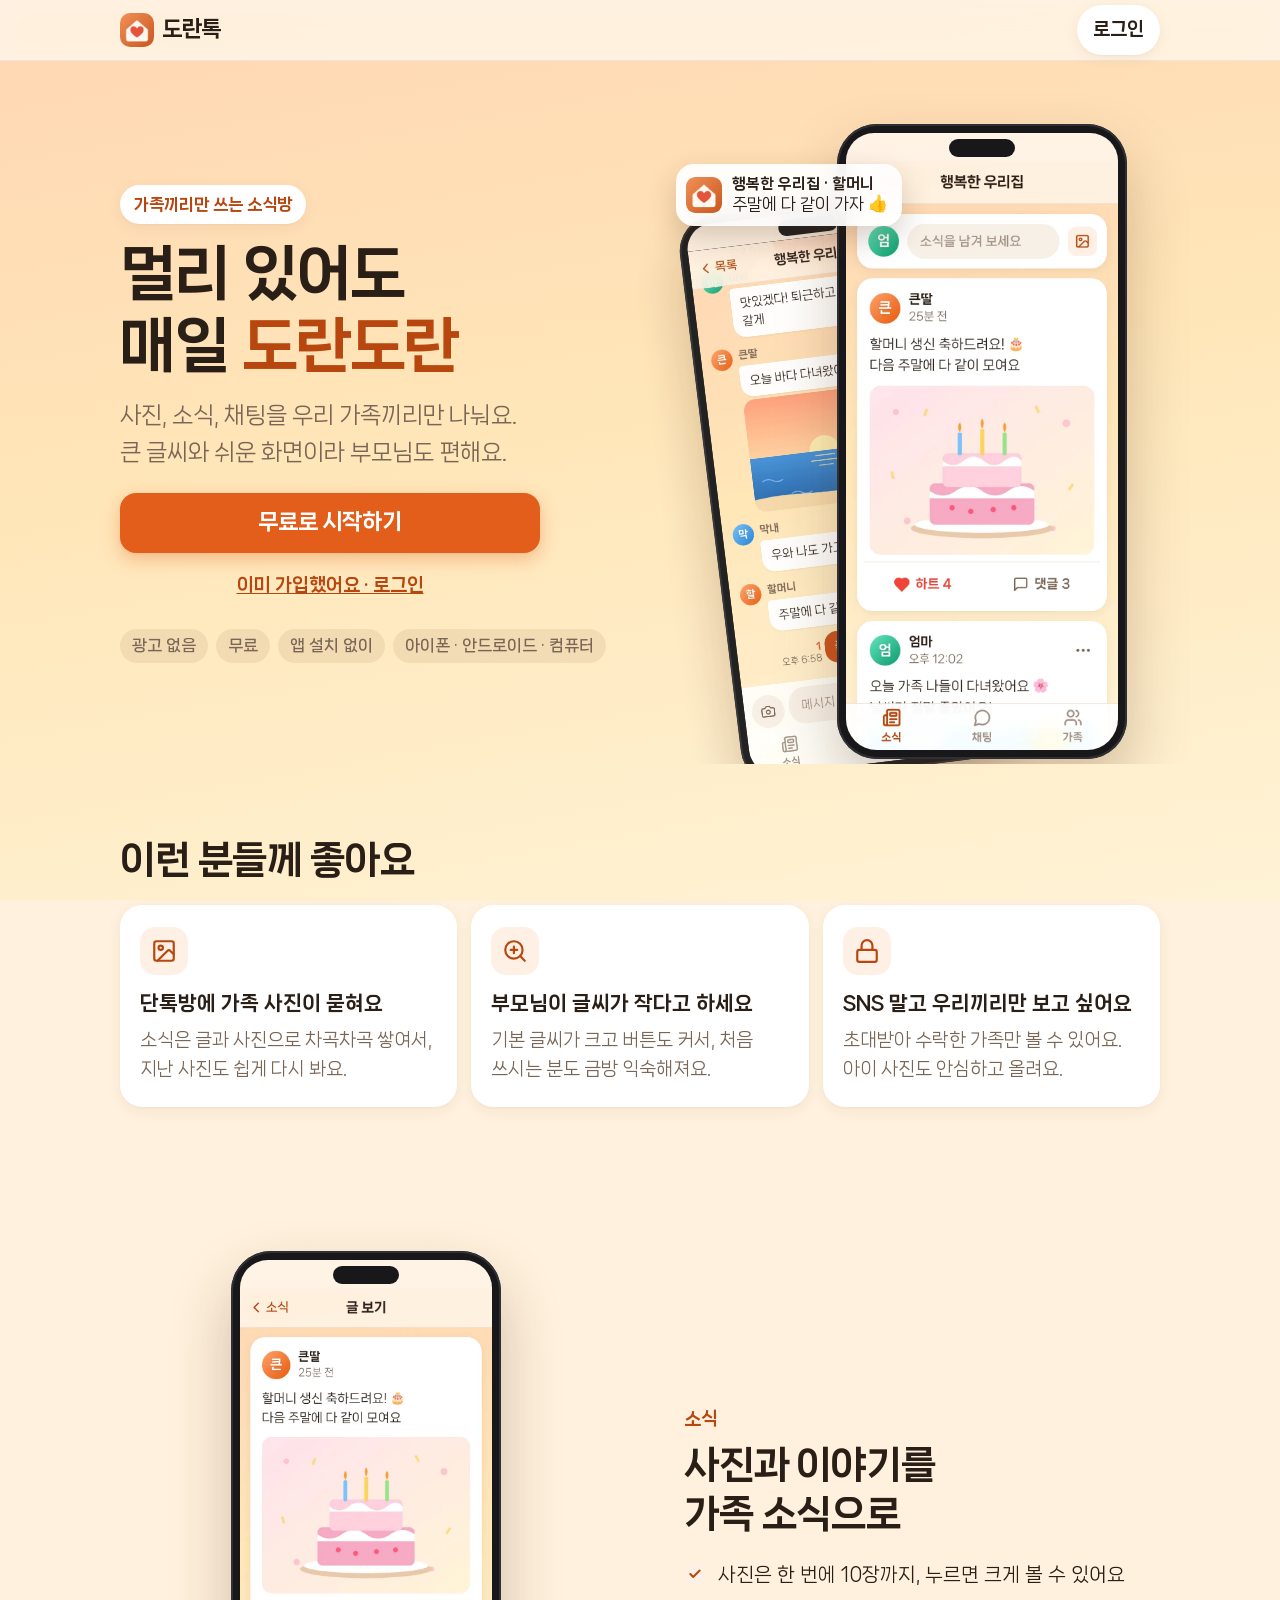
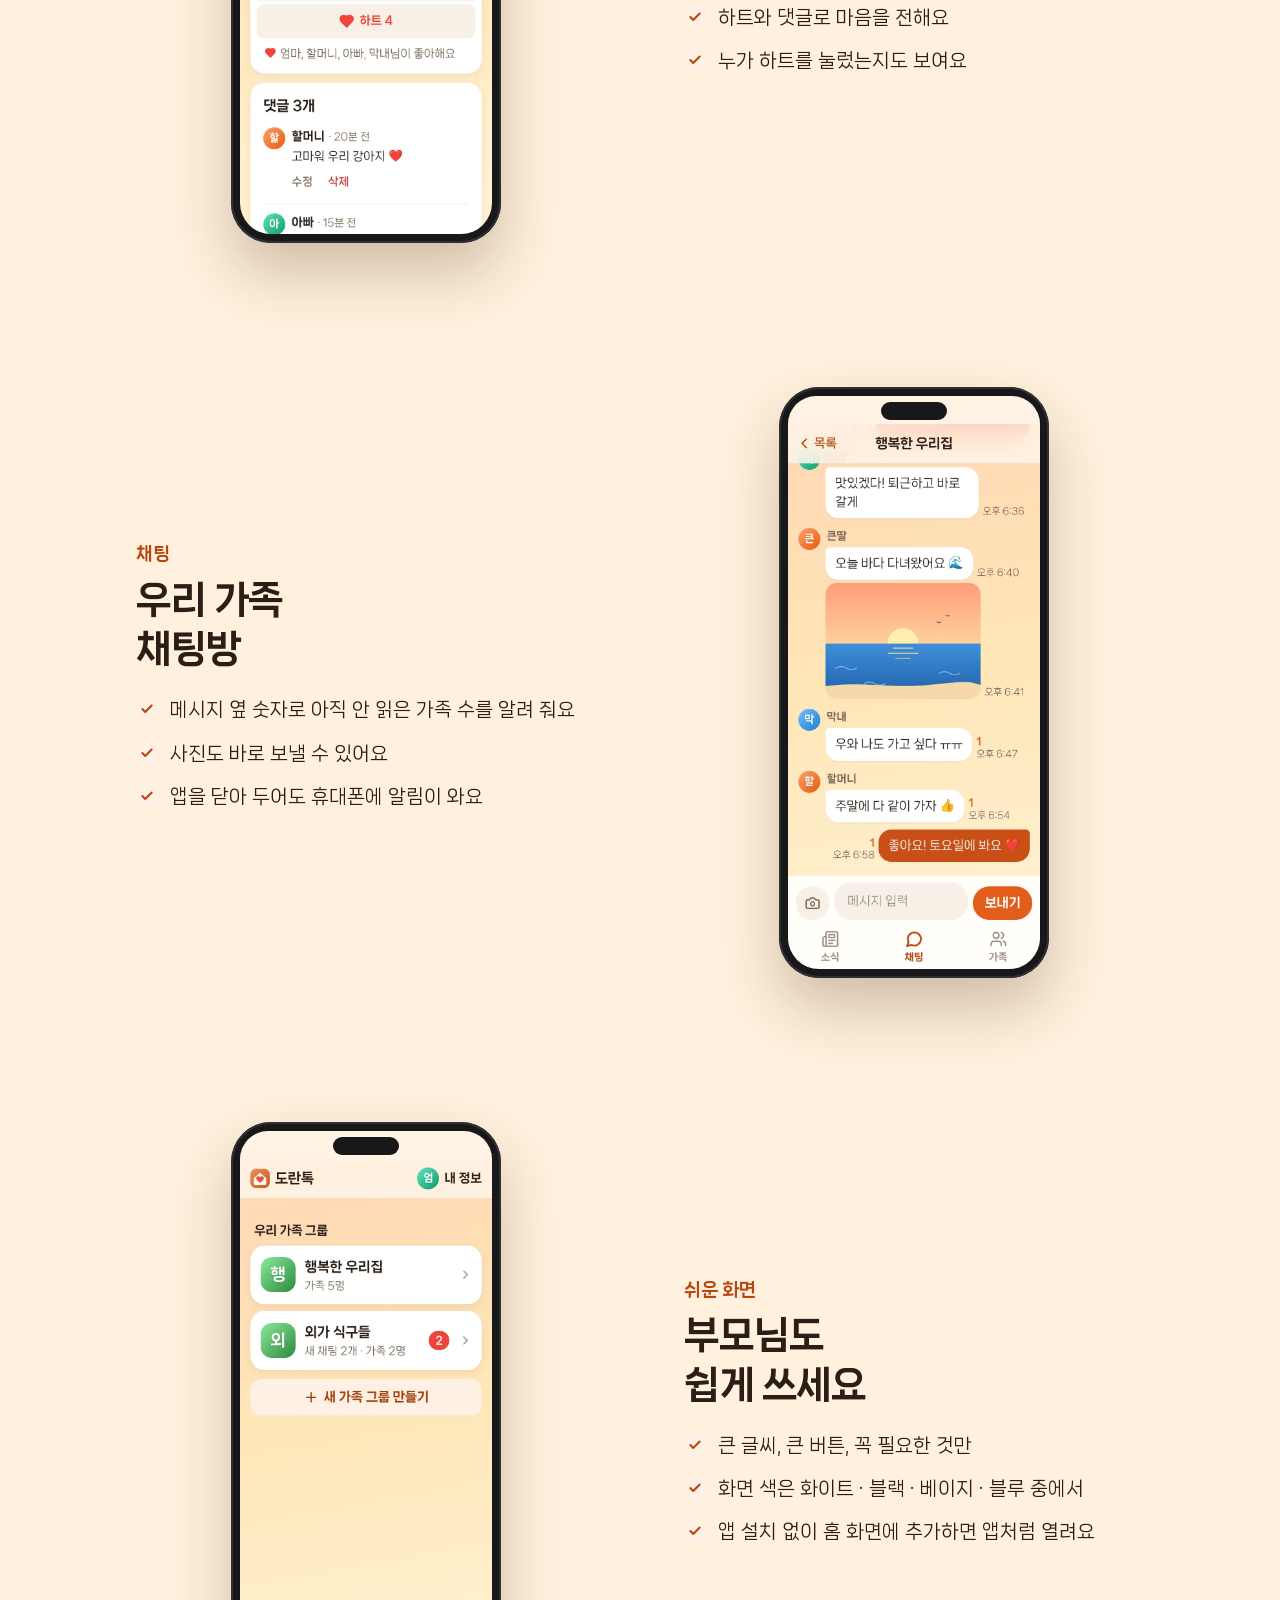
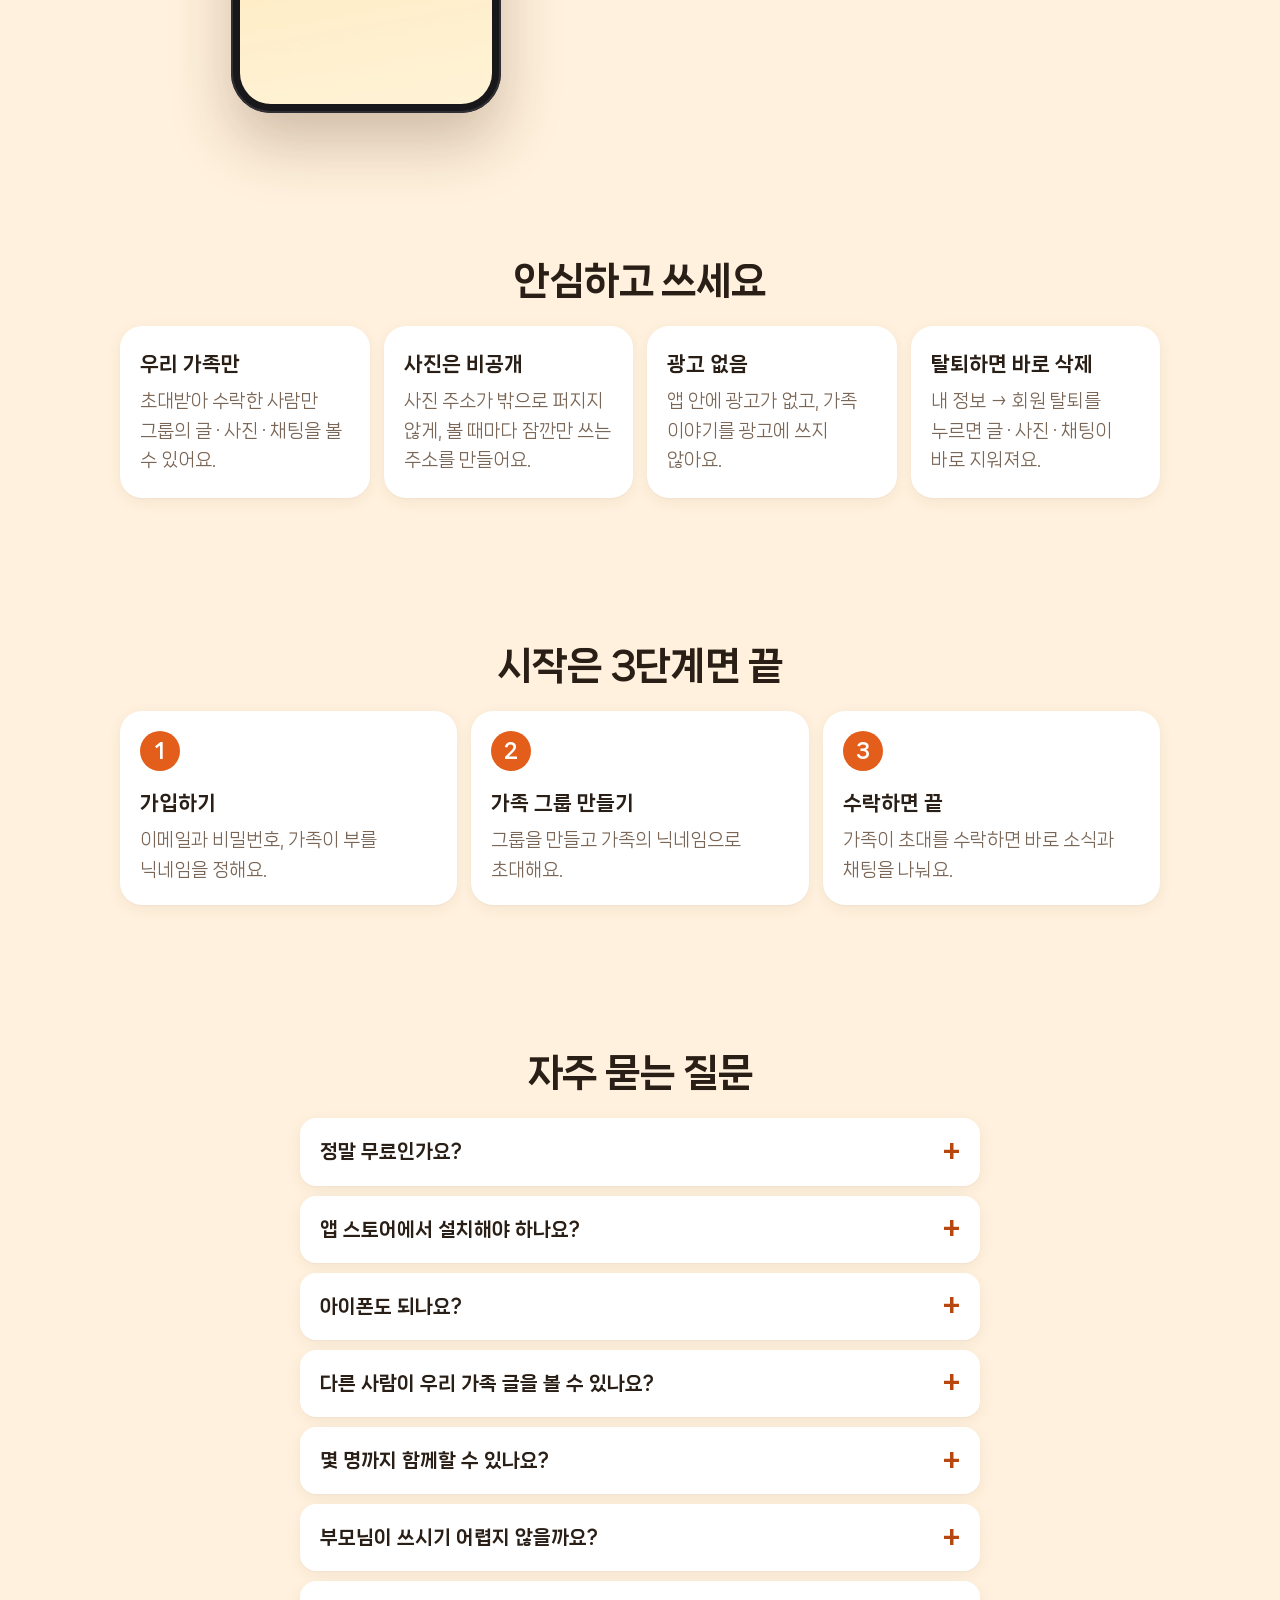
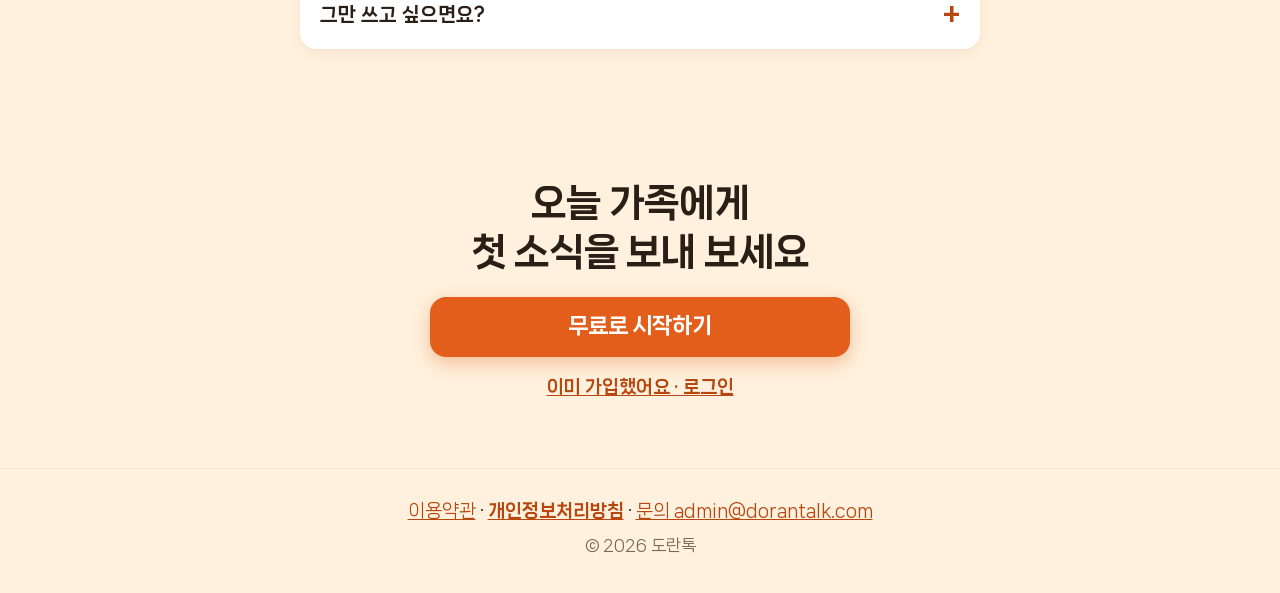
==== welcome.html @ 06fd2463 "10단계: 공개 · 홍보 준비 (소개 화면, 링크 미리보기, 가입 경로, 장난 방지 제한, 홍보 자료) - 소개 화면 welcome.html (dorantalk.com/welcom" ====
<!doctype html>
<html lang="ko" data-theme="beige">
<head>
  <meta charset="utf-8">
  <meta name="viewport" content="width=device-width, initial-scale=1, viewport-fit=cover">
  <meta name="theme-color" content="#ffd6b3">
  <title>도란톡 — 우리 가족만의 소식방</title>
  <meta name="description" content="사진 · 소식 · 채팅을 우리 가족끼리만. 큰 글씨와 쉬운 화면으로 부모님도 편하게, 광고 없이 무료로 쓰는 가족 앱 도란톡.">
  <link rel="canonical" href="https://dorantalk.com/welcome">
  <!-- 링크를 보냈을 때 보이는 미리보기 (카카오톡 · 인스타그램 · 페이스북 등) -->
  <meta property="og:type" content="website">
  <meta property="og:site_name" content="도란톡">
  <meta property="og:locale" content="ko_KR">
  <meta property="og:url" content="https://dorantalk.com/welcome">
  <meta property="og:title" content="도란톡 — 우리 가족만의 소식방">
  <meta property="og:description" content="사진 · 소식 · 채팅을 우리 가족끼리만. 큰 글씨, 쉬운 화면, 광고 없이 무료.">
  <meta property="og:image" content="https://dorantalk.com/assets/og-image.png">
  <meta property="og:image:width" content="1200">
  <meta property="og:image:height" content="630">
  <meta property="og:image:alt" content="도란톡 앱 화면: 가족 소식과 채팅">
  <meta name="twitter:card" content="summary_large_image">
  <meta name="twitter:title" content="도란톡 — 우리 가족만의 소식방">
  <meta name="twitter:description" content="사진 · 소식 · 채팅을 우리 가족끼리만. 큰 글씨, 쉬운 화면, 광고 없이 무료.">
  <meta name="twitter:image" content="https://dorantalk.com/assets/og-image.png">
  <link rel="manifest" href="/manifest.webmanifest">
  <link rel="icon" href="/icons/favicon-32.png" sizes="32x32" type="image/png">
  <link rel="icon" href="/icons/icon.svg" type="image/svg+xml">
  <link rel="apple-touch-icon" href="/icons/apple-touch-icon.png">
  <script src="/js/theme-boot.js"></script>
  <link rel="stylesheet" href="/css/style.css">
  <script type="module" src="/js/welcome.js"></script>
</head>
<body class="landing">
  <header class="lp-top">
    <div class="lp-wrap lp-top-inner">
      <a class="lp-logo" href="/welcome"><img src="/icons/icon-192.png" alt="" width="34" height="34"><span>도란톡</span></a>
      <a class="lp-top-login" href="/#/login" data-when-in="/#/home" data-text-in="앱 열기">로그인</a>
    </div>
  </header>

  <main>
    <!-- 첫 화면 -->
    <section class="lp-hero">
      <div class="lp-wrap lp-hero-grid">
        <div class="lp-hero-text">
          <p class="lp-chip">가족끼리만 쓰는 소식방</p>
          <h1 class="lp-title">멀리 있어도<br>매일 <span class="lp-accent">도란도란</span></h1>
          <p class="lp-lead">사진, 소식, 채팅을 우리 가족끼리만 나눠요.<br>큰 글씨와 쉬운 화면이라 부모님도 편해요.</p>
          <div class="lp-cta-row">
            <a class="btn btn-block lp-cta" href="/#/signup" data-when-in="/#/home" data-text-in="도란톡 열기">무료로 시작하기</a>
            <a class="lp-sub-link" href="/#/login" data-hide-in>이미 가입했어요 · 로그인</a>
          </div>
          <ul class="lp-badges" aria-label="특징">
            <li>광고 없음</li><li>무료</li><li>앱 설치 없이</li><li>아이폰 · 안드로이드 · 컴퓨터</li>
          </ul>
        </div>
        <div class="lp-phones" aria-hidden="true">
          <div class="lp-phone lp-phone-back"><img src="/assets/welcome/chat.webp" alt="" width="390" height="844" loading="eager"></div>
          <div class="lp-phone lp-phone-front"><img src="/assets/welcome/feed.webp" alt="" width="390" height="844" loading="eager"></div>
          <div class="lp-notify">
            <img src="/icons/icon-192.png" alt="" width="36" height="36">
            <div><p class="lp-notify-title">행복한 우리집 · 할머니</p><p class="lp-notify-body">주말에 다 같이 가자 👍</p></div>
          </div>
        </div>
      </div>
    </section>

    <!-- 이런 분들께 -->
    <section class="lp-section">
      <div class="lp-wrap">
        <h2 class="lp-h2">이런 분들께 좋아요</h2>
        <div class="lp-cards">
          <div class="lp-card">
            <span class="lp-ico" aria-hidden="true"><svg viewBox="0 0 24 24" width="26" height="26" fill="none" stroke="currentColor" stroke-width="2" stroke-linecap="round" stroke-linejoin="round"><rect x="3" y="3" width="18" height="18" rx="2"/><circle cx="9" cy="9" r="2"/><path d="m21 15-3.086-3.086a2 2 0 0 0-2.828 0L6 21"/></svg></span>
            <p class="lp-card-title">단톡방에 가족 사진이 묻혀요</p>
            <p>소식은 글과 사진으로 차곡차곡 쌓여서, 지난 사진도 쉽게 다시 봐요.</p>
          </div>
          <div class="lp-card">
            <span class="lp-ico" aria-hidden="true"><svg viewBox="0 0 24 24" width="26" height="26" fill="none" stroke="currentColor" stroke-width="2" stroke-linecap="round" stroke-linejoin="round"><circle cx="11" cy="11" r="8"/><path d="m21 21-4.3-4.3"/><path d="M11 8v6"/><path d="M8 11h6"/></svg></span>
            <p class="lp-card-title">부모님이 글씨가 작다고 하세요</p>
            <p>기본 글씨가 크고 버튼도 커서, 처음 쓰시는 분도 금방 익숙해져요.</p>
          </div>
          <div class="lp-card">
            <span class="lp-ico" aria-hidden="true"><svg viewBox="0 0 24 24" width="26" height="26" fill="none" stroke="currentColor" stroke-width="2" stroke-linecap="round" stroke-linejoin="round"><rect x="3" y="11" width="18" height="11" rx="2"/><path d="M7 11V7a5 5 0 0 1 10 0v4"/></svg></span>
            <p class="lp-card-title">SNS 말고 우리끼리만 보고 싶어요</p>
            <p>초대받아 수락한 가족만 볼 수 있어요. 아이 사진도 안심하고 올려요.</p>
          </div>
        </div>
      </div>
    </section>

    <!-- 기능 -->
    <section class="lp-section lp-feature">
      <div class="lp-wrap lp-feature-grid">
        <div class="lp-phone lp-phone-solo" aria-hidden="true"><img src="/assets/welcome/post.webp" alt="" width="390" height="844" loading="lazy"></div>
        <div>
          <p class="lp-kicker">소식</p>
          <h2 class="lp-h2">사진과 이야기를<br>가족 소식으로</h2>
          <ul class="lp-list">
            <li>사진은 한 번에 10장까지, 누르면 크게 볼 수 있어요</li>
            <li>하트와 댓글로 마음을 전해요</li>
            <li>누가 하트를 눌렀는지도 보여요</li>
          </ul>
        </div>
      </div>
    </section>

    <section class="lp-section lp-feature lp-feature-rev">
      <div class="lp-wrap lp-feature-grid">
        <div class="lp-phone lp-phone-solo" aria-hidden="true"><img src="/assets/welcome/chat.webp" alt="" width="390" height="844" loading="lazy"></div>
        <div>
          <p class="lp-kicker">채팅</p>
          <h2 class="lp-h2">우리 가족<br>채팅방</h2>
          <ul class="lp-list">
            <li>메시지 옆 숫자로 아직 안 읽은 가족 수를 알려 줘요</li>
            <li>사진도 바로 보낼 수 있어요</li>
            <li>앱을 닫아 두어도 휴대폰에 알림이 와요</li>
          </ul>
        </div>
      </div>
    </section>

    <section class="lp-section lp-feature">
      <div class="lp-wrap lp-feature-grid">
        <div class="lp-phone lp-phone-solo" aria-hidden="true"><img src="/assets/welcome/home.webp" alt="" width="390" height="844" loading="lazy"></div>
        <div>
          <p class="lp-kicker">쉬운 화면</p>
          <h2 class="lp-h2">부모님도<br>쉽게 쓰세요</h2>
          <ul class="lp-list">
            <li>큰 글씨, 큰 버튼, 꼭 필요한 것만</li>
            <li>화면 색은 화이트 · 블랙 · 베이지 · 블루 중에서</li>
            <li>앱 설치 없이 홈 화면에 추가하면 앱처럼 열려요</li>
          </ul>
        </div>
      </div>
    </section>

    <!-- 안심 -->
    <section class="lp-section">
      <div class="lp-wrap">
        <h2 class="lp-h2 lp-center">안심하고 쓰세요</h2>
        <div class="lp-cards lp-cards-4">
          <div class="lp-card lp-card-sm"><p class="lp-card-title">우리 가족만</p><p>초대받아 수락한 사람만 그룹의 글 · 사진 · 채팅을 볼 수 있어요.</p></div>
          <div class="lp-card lp-card-sm"><p class="lp-card-title">사진은 비공개</p><p>사진 주소가 밖으로 퍼지지 않게, 볼 때마다 잠깐만 쓰는 주소를 만들어요.</p></div>
          <div class="lp-card lp-card-sm"><p class="lp-card-title">광고 없음</p><p>앱 안에 광고가 없고, 가족 이야기를 광고에 쓰지 않아요.</p></div>
          <div class="lp-card lp-card-sm"><p class="lp-card-title">탈퇴하면 바로 삭제</p><p>내 정보 → 회원 탈퇴를 누르면 글 · 사진 · 채팅이 바로 지워져요.</p></div>
        </div>
      </div>
    </section>

    <!-- 시작하는 방법 -->
    <section class="lp-section">
      <div class="lp-wrap">
        <h2 class="lp-h2 lp-center">시작은 3단계면 끝</h2>
        <ol class="lp-steps">
          <li><span class="lp-step-num">1</span><div><p class="lp-card-title">가입하기</p><p>이메일과 비밀번호, 가족이 부를 닉네임을 정해요.</p></div></li>
          <li><span class="lp-step-num">2</span><div><p class="lp-card-title">가족 그룹 만들기</p><p>그룹을 만들고 가족의 닉네임으로 초대해요.</p></div></li>
          <li><span class="lp-step-num">3</span><div><p class="lp-card-title">수락하면 끝</p><p>가족이 초대를 수락하면 바로 소식과 채팅을 나눠요.</p></div></li>
        </ol>
      </div>
    </section>

    <!-- 자주 묻는 질문 -->
    <section class="lp-section">
      <div class="lp-wrap lp-narrow">
        <h2 class="lp-h2 lp-center">자주 묻는 질문</h2>
        <div class="lp-faq">
          <details><summary>정말 무료인가요?</summary><p>네, 지금은 모든 기능을 무료로 쓸 수 있어요. 앱 안에 광고도 없어요.</p></details>
          <details><summary>앱 스토어에서 설치해야 하나요?</summary><p>설치하지 않아도 돼요. dorantalk.com 에 들어와서 "홈 화면에 추가"를 누르면 앱처럼 아이콘이 생기고, 알림도 받을 수 있어요.</p></details>
          <details><summary>아이폰도 되나요?</summary><p>네. 사파리에서 공유 버튼 → "홈 화면에 추가"를 하면 돼요. 알림은 홈 화면에 추가한 앱에서 받을 수 있어요 (iOS 16.4 이상).</p></details>
          <details><summary>다른 사람이 우리 가족 글을 볼 수 있나요?</summary><p>아니요. 가족 그룹에 초대받아 수락한 사람만 그 그룹의 글 · 사진 · 채팅을 볼 수 있어요. 로그인하지 않은 사람이나 다른 그룹 사람은 볼 수 없어요.</p></details>
          <details><summary>몇 명까지 함께할 수 있나요?</summary><p>한 그룹에 50명까지 함께할 수 있어요. 우리 집, 외가, 친가처럼 그룹을 여러 개 만들 수도 있어요.</p></details>
          <details><summary>부모님이 쓰시기 어렵지 않을까요?</summary><p>글씨와 버튼을 크게 만들었고, 앱 안의 "사용 방법"에 하나씩 순서대로 설명해 두었어요. 가족에게 가입 링크를 보내는 버튼도 있어요.</p></details>
          <details><summary>그만 쓰고 싶으면요?</summary><p>내 정보 → 회원 탈퇴를 누르면 내 계정과 글 · 사진 · 채팅이 바로 지워져요.</p></details>
        </div>
      </div>
    </section>

    <section class="lp-final">
      <div class="lp-wrap lp-narrow lp-center">
        <h2 class="lp-h2">오늘 가족에게<br>첫 소식을 보내 보세요</h2>
        <a class="btn btn-block lp-cta" href="/#/signup" data-when-in="/#/home" data-text-in="도란톡 열기">무료로 시작하기</a>
        <a class="lp-sub-link" href="/#/login" data-hide-in>이미 가입했어요 · 로그인</a>
      </div>
    </section>
  </main>

  <footer class="lp-footer">
    <div class="lp-wrap">
      <p><a href="/#/terms">이용약관</a> · <a href="/#/privacy"><strong>개인정보처리방침</strong></a> · <a href="mailto:admin@dorantalk.com">문의 admin@dorantalk.com</a></p>
      <p class="muted small">© 2026 도란톡</p>
    </div>
  </footer>
</body>
</html>
---- css/style.css ----
/* =====================================================================
   글꼴: 네이버 나눔스퀘어 네오 (네이버 나눔글꼴 라이선스, fonts/LICENSE.txt)
   - 앱 안에 글꼴 파일을 넣어 두어 외부 사이트 없이 쓰고, 한 번 받으면 휴대폰에 저장돼요
   - 글꼴을 받는 동안에는 기본 글꼴로 먼저 보여 줘요(font-display: swap)
   ===================================================================== */
@font-face {
  font-family: 'NanumSquare Neo';
  src: url('../fonts/NanumSquareNeo-Regular.woff2') format('woff2');
  font-weight: 400;
  font-style: normal;
  font-display: swap;
}
@font-face {
  font-family: 'NanumSquare Neo';
  src: url('../fonts/NanumSquareNeo-Bold.woff2') format('woff2');
  font-weight: 700;
  font-style: normal;
  font-display: swap;
}
@font-face {
  font-family: 'NanumSquare Neo';
  src: url('../fonts/NanumSquareNeo-ExtraBold.woff2') format('woff2');
  font-weight: 800;
  font-style: normal;
  font-display: swap;
}

/* =====================================================================
   도란톡 디자인
   - 기본 글씨 18px, 버튼 높이 56px 이상 (부모님도 읽고 누르기 쉽게)
   - 색은 모두 아래 변수로 정하고, 테마마다 값만 바꿔요
     --fill   : 입력칸 · 보조 버튼 같은 옅은 회색 면
     --line   : 얇은 구분선
     --elev-* : 카드 · 창의 그림자
   ===================================================================== */

:root {
  /* 기본(베이지와 같은 따뜻한 색) — 테마별 값은 아래 [data-theme] 에서 */
  --bg: #fff1dd;
  --bg-gradient: none;
  --surface: #ffffff;
  --fill: #f7efe7;
  --fill-press: #efe3d7;
  --line: #f0e4d8;
  --text: #2a1f17;
  --muted: #7a6656;
  --placeholder: #a08f82;

  --primary: #e35d1b;          /* 버튼 · 강조 (흰 글자는 굵고 큰 글씨로만) */
  --primary-press: #c94f17;
  --primary-soft: #fff0e5;     /* 옅은 강조 배경 */
  --primary-soft-press: #ffe1cc;
  --accent-text: #b8470f;      /* 글자로 쓰는 강조색 (링크, 선택된 탭) — 흰 바탕에서 읽기 좋은 진한 색 */
  --accent-strong: #a53f0c;    /* 옅은 강조 배경 위의 글자 */
  --on-primary: #ffffff;
  --focus-ring: rgba(227, 93, 27, 0.45);

  --ok: #1f8a4c;
  --ok-soft: #e3f5ea;
  --warn: #9a5b00;
  --warn-soft: #fff3d9;
  --danger: #d0312d;
  --danger-press: #b3261e;
  --danger-soft: #fdecea;
  --like: #f0443a;
  --unread: #e35d1b;
  --badge: #f04438;

  --bar-bg: rgba(255, 247, 238, 0.82);
  --tabbar-bg: rgba(255, 255, 255, 0.9);
  --toast-bg: rgba(33, 26, 22, 0.92);
  --overlay: rgba(20, 14, 10, 0.45);
  --bubble-mine: #c94f17;      /* 내 말풍선 (흰 글자와 대비 4.5 이상) */
  --bubble-mine-text: #ffffff;
  --bubble-theirs: #ffffff;
  --chip-bg: rgba(90, 50, 20, 0.08);
  --highlight-bg: #fff6ef;
  --highlight-border: #ffd2b3;
  --warn-border: #f2c66d;
  --skeleton: #f2e8de;
  --skeleton-shine: #faf4ee;

  --elev-1: 0 1px 2px rgba(80, 40, 10, 0.04), 0 4px 16px rgba(80, 40, 10, 0.06);
  --elev-2: 0 12px 40px rgba(40, 20, 5, 0.18);
  --pill-shadow: 0 6px 18px rgba(227, 93, 27, 0.35);

  --radius: 22px;
  --radius-md: 16px;
  --radius-sm: 12px;
  --tap: 56px;
  --tabbar-h: 66px;
  --max-width: 640px;
  --ease: cubic-bezier(0.2, 0.8, 0.2, 1);

  --font: 'NanumSquare Neo', -apple-system, BlinkMacSystemFont, "Apple SD Gothic Neo", "Malgun Gothic",
    "Noto Sans KR", "Segoe UI", Roboto, sans-serif;

  /* 예전 이름 (다른 파일에서 쓰는 곳이 있어 그대로 이어 줘요) */
  --border: var(--line);
  --surface-soft: var(--fill);
  --input-bg: var(--fill);
  --shadow: var(--elev-1);
}

/* =====================================================================
   배경 테마: 화이트 · 블랙 · 베이지(주황→노랑) · 블루(파랑→보라)
   <html data-theme="..."> 로 고르고, js/theme.js 가 휴대폰에 기억해요.
   ===================================================================== */
:root[data-theme='beige'] {
  --bg: #fff1dd;
  --bg-gradient: linear-gradient(170deg, #ffd6b3 0%, #ffe6b8 45%, #fff3d6 100%);
}

:root[data-theme='white'] {
  --bg: #f2f4f6;
  --fill: #f2f4f6;
  --fill-press: #e5e8eb;
  --line: #eaecef;
  --text: #191f28;
  --muted: #6b7684;
  --placeholder: #8b95a1;
  --bar-bg: rgba(242, 244, 246, 0.85);
  --tabbar-bg: rgba(255, 255, 255, 0.92);
  --toast-bg: rgba(25, 31, 40, 0.92);
  --overlay: rgba(0, 0, 0, 0.4);
  --chip-bg: rgba(0, 0, 0, 0.06);
  --highlight-bg: #fff7f1;
  --skeleton: #eceef1;
  --skeleton-shine: #f6f7f9;
  --elev-1: 0 1px 2px rgba(0, 0, 0, 0.03), 0 4px 14px rgba(0, 0, 0, 0.04);
  --elev-2: 0 12px 40px rgba(0, 0, 0, 0.16);
}

:root[data-theme='black'] {
  color-scheme: dark;
  --bg: #0f0f11;
  --surface: #1c1c1f;
  --fill: #2a2a2f;
  --fill-press: #35353b;
  --line: #2c2c31;
  --text: #f4f4f5;
  --muted: #a1a1aa;
  --placeholder: #7c7c85;
  --primary-soft: #3a2316;
  --primary-soft-press: #4a2c1b;
  --accent-text: #ff9a5c;
  --accent-strong: #ffb07f;
  --focus-ring: rgba(255, 154, 92, 0.55);
  --ok: #4cc38a;
  --ok-soft: #15301f;
  --warn: #ffb84d;
  --warn-soft: #3a2c12;
  --danger: #ff6b63;
  --danger-press: #ff8a83;
  --danger-soft: #3d1a17;
  --like: #ff6b6b;
  --unread: #ff9a5c;
  --bar-bg: rgba(15, 15, 17, 0.82);
  --tabbar-bg: rgba(28, 28, 31, 0.92);
  --toast-bg: rgba(60, 60, 66, 0.96);
  --overlay: rgba(0, 0, 0, 0.6);
  --bubble-theirs: #26262b;
  --chip-bg: rgba(255, 255, 255, 0.08);
  --highlight-bg: #261a13;
  --highlight-border: #5a3420;
  --warn-border: #6b5420;
  --skeleton: #26262b;
  --skeleton-shine: #303036;
  --elev-1: 0 0 0 1px rgba(255, 255, 255, 0.04);
  --elev-2: 0 12px 40px rgba(0, 0, 0, 0.6);
  --pill-shadow: 0 6px 18px rgba(0, 0, 0, 0.5);
}

:root[data-theme='blue'] {
  --bg: #e6e4ff;
  --bg-gradient: linear-gradient(170deg, #cfdcff 0%, #dcd8ff 45%, #efe2ff 100%);
  --fill: #f1f2fb;
  --fill-press: #e4e6f7;
  --line: #e7e8f5;
  --text: #1e1f3a;
  --muted: #5d6080;
  --placeholder: #8a8ca8;
  --primary: #4f46e5;
  --primary-press: #4338ca;
  --primary-soft: #eef0ff;
  --primary-soft-press: #dfe3ff;
  --accent-text: #4338ca;
  --accent-strong: #3730a3;
  --focus-ring: rgba(79, 70, 229, 0.45);
  --unread: #4f46e5;
  --bar-bg: rgba(236, 236, 255, 0.82);
  --toast-bg: rgba(30, 31, 58, 0.92);
  --overlay: rgba(20, 20, 50, 0.45);
  --bubble-mine: #4f46e5;
  --chip-bg: rgba(40, 40, 120, 0.08);
  --highlight-bg: #f5f6ff;
  --highlight-border: #c7cdfb;
  --skeleton: #eceefb;
  --skeleton-shine: #f6f7ff;
  --elev-1: 0 1px 2px rgba(40, 40, 120, 0.04), 0 4px 16px rgba(40, 40, 120, 0.07);
  --pill-shadow: 0 6px 18px rgba(79, 70, 229, 0.35);
}

/* 그라데이션 배경은 화면에 고정 (스크롤해도 그대로) */
body::before {
  content: '';
  position: fixed;
  inset: 0;
  z-index: -1;
  background: var(--bg-gradient);
  pointer-events: none;
}

/* =====================================================================
   기본
   ===================================================================== */
* { box-sizing: border-box; }

/* hidden 속성이 붙은 요소는 항상 숨김 (버튼 등의 display 설정보다 우선) */
[hidden] { display: none !important; }

html {
  font-size: 18px;
  -webkit-text-size-adjust: 100%;
  text-size-adjust: 100%;
}

body {
  margin: 0;
  min-height: 100vh;
  min-height: 100dvh;
  background: var(--bg);
  color: var(--text);
  font-family: var(--font);
  line-height: 1.6;
  word-break: keep-all;
  overflow-wrap: anywhere;
  -webkit-tap-highlight-color: transparent;
  -webkit-font-smoothing: antialiased;
}

img { max-width: 100%; display: block; }

h1, h2, h3 { line-height: 1.35; margin: 0 0 0.5em; letter-spacing: -0.02em; }
h1 { font-size: 1.55rem; font-weight: 800; }
h2 { font-size: 1.2rem; font-weight: 800; }
h3 { font-size: 1.05rem; font-weight: 800; }
p { margin: 0 0 0.8em; }
strong { font-weight: 800; }

a { color: var(--accent-text); text-underline-offset: 3px; }

.icon { flex: none; display: block; }

.muted { color: var(--muted); }
.small { font-size: 0.9rem; }
.center { text-align: center; }
.stack > * + * { margin-top: 12px; }
.no-scroll { overflow: hidden; }

/* ---------- 화면 틀 ---------- */
.page {
  width: 100%;
  max-width: var(--max-width);
  margin: 0 auto;
  padding: 16px 16px calc(32px + env(safe-area-inset-bottom));
}
/* 화면이 바뀔 때 살짝 떠오르며 나타나기 */
#app > .page { animation: page-in 0.24s var(--ease) both; }
@keyframes page-in {
  from { opacity: 0; transform: translateY(8px); }
  to { opacity: 1; transform: none; }
}

/* ---------- 로고 ---------- */
.brand {
  display: flex;
  align-items: center;
  gap: 12px;
  margin: 16px 4px 24px;
}
.brand-logo {
  width: 52px;
  height: 52px;
  border-radius: 15px;
  flex: none;
  box-shadow: 0 4px 12px rgba(201, 79, 23, 0.25);
}
img.brand-logo { object-fit: cover; }
.brand-name { font-size: 1.5rem; font-weight: 800; margin: 0; letter-spacing: -0.02em; line-height: 1.25; }
.brand-sub { color: var(--muted); margin: 0; font-size: 0.95rem; }

.hero { text-align: center; padding: 28px 0 22px; }
.hero-logo {
  width: 76px;
  height: 76px;
  margin: 0 auto 16px;
  border-radius: 22px;
  box-shadow: 0 10px 28px rgba(201, 79, 23, 0.3);
}
.hero-title { font-size: 1.9rem; margin: 0 0 4px; }
.hero-sub { color: var(--muted); margin: 0; font-size: 1rem; }

.brand-mark {
  display: inline-flex;
  align-items: center;
  gap: 8px;
  padding-left: 8px;
  font-size: 1.2rem;
  font-weight: 800;
  letter-spacing: -0.02em;
  white-space: nowrap;
}
.brand-mark img { border-radius: 9px; }

/* ---------- 카드 ---------- */
.card {
  background: var(--surface);
  border: 0;
  border-radius: var(--radius);
  box-shadow: var(--elev-1);
  padding: 22px 20px;
  margin-bottom: 14px;
}
.card > h2:first-child { margin-bottom: 14px; }

.section-title {
  display: flex;
  align-items: center;
  gap: 8px;
  font-size: 1.05rem;
  font-weight: 800;
  margin: 22px 6px 10px;
}
.section-title .count { color: var(--accent-text); }

/* ---------- 버튼 ---------- */
.btn {
  display: inline-flex;
  align-items: center;
  justify-content: center;
  gap: 8px;
  min-height: var(--tap);
  padding: 12px 22px;
  border: 0;
  border-radius: var(--radius-md);
  background: var(--primary);
  color: var(--on-primary);
  font: inherit;
  font-size: 1.1rem;
  font-weight: 800;
  letter-spacing: -0.01em;
  cursor: pointer;
  text-decoration: none;
  touch-action: manipulation;
  transition: transform 0.12s var(--ease), background-color 0.15s ease, opacity 0.15s ease;
}
.btn:hover { background: var(--primary-press); }
.btn:active { transform: scale(0.97); background: var(--primary-press); }
.btn:disabled { opacity: 0.5; cursor: default; transform: none; }
.btn:focus-visible,
.input:focus-visible,
.list-row:focus-visible,
.sheet-item:focus-visible,
.action:focus-visible,
.tab:focus-visible { outline: 3px solid var(--focus-ring); outline-offset: 2px; }
.btn-block { display: flex; width: 100%; }
/* 보조 버튼: 회색 면 + 진한 글자 */
.btn-secondary { background: var(--fill); color: var(--text); }
.btn-secondary:hover, .btn-secondary:active { background: var(--fill-press); }
/* 옅은 강조 버튼 */
.btn-tonal { background: var(--primary-soft); color: var(--accent-strong); }
.btn-tonal:hover, .btn-tonal:active { background: var(--primary-soft-press); }
.btn-ghost { background: transparent; color: var(--accent-text); }
.btn-ghost:hover, .btn-ghost:active { background: var(--fill); }
.btn-danger { background: var(--danger); color: #fff; }
.btn-danger:hover, .btn-danger:active { background: var(--danger-press); }
.btn-danger-text { color: var(--danger); }
.btn-danger-text:hover, .btn-danger-text:active { background: var(--danger-soft); }
.btn-small {
  min-height: 48px;
  padding: 8px 14px;
  font-size: 1.05rem;
  border-radius: var(--radius-sm);
}
.btn-back { gap: 2px; padding-left: 4px; padding-right: 10px; font-weight: 700; }
.btn-row { display: grid; grid-template-columns: minmax(0, 1fr) auto; gap: 10px; }
.btn-row > .btn:last-child { white-space: nowrap; min-width: 96px; }

.link-strong { font-weight: 800; display: inline-block; padding: 10px 4px; }
.link-btn {
  min-height: 40px;
  padding: 4px 10px;
  border: 0;
  border-radius: 10px;
  background: transparent;
  color: var(--muted);
  font: inherit;
  font-size: 0.95rem;
  font-weight: 700;
  cursor: pointer;
}
.link-btn:hover { background: var(--fill); }
.link-btn.danger { color: var(--danger); }

/* ---------- 입력칸 ---------- */
.field { margin-bottom: 18px; }
.label { display: block; font-weight: 800; margin: 0 2px 8px; font-size: 1rem; }
.input {
  width: 100%;
  min-height: var(--tap);
  padding: 13px 16px;
  border: 2px solid transparent;
  border-radius: var(--radius-md);
  background: var(--fill);
  color: var(--text);
  font: inherit;
  font-size: 1.05rem; /* 16px 이상이어야 아이폰에서 화면이 확대되지 않음 */
  transition: border-color 0.15s ease, background-color 0.15s ease;
}
.input::placeholder { color: var(--placeholder); opacity: 1; }
.input:focus { outline: none; border-color: var(--primary); background: var(--surface); }
.hint { color: var(--muted); font-size: 0.9rem; margin: 6px 2px 0; }
.textarea { min-height: 0; resize: vertical; line-height: 1.6; display: block; }

/* 비밀번호 칸 + 보기 버튼 */
.pw-wrap { position: relative; }
.pw-wrap .input { padding-right: 92px; }
.pw-toggle {
  position: absolute;
  top: 6px;
  right: 6px;
  bottom: 6px;
  min-width: 72px;
  border: 0;
  border-radius: 11px;
  background: var(--surface);
  color: var(--text);
  font: inherit;
  font-size: 0.95rem;
  font-weight: 800;
  cursor: pointer;
  box-shadow: 0 1px 3px rgba(0, 0, 0, 0.08);
}

/* 폼 안내/오류 상자 */
.form-msg {
  border-radius: var(--radius-sm);
  padding: 14px 16px;
  margin-bottom: 16px;
  font-weight: 700;
  font-size: 0.98rem;
}
.form-msg.error { background: var(--danger-soft); color: var(--danger); }
.form-msg.success { background: var(--ok-soft); color: var(--ok); }
.form-msg.info { background: var(--fill); color: var(--muted); }

.nick-status { margin: 8px 2px 0; font-weight: 800; font-size: 0.95rem; min-height: 0; }
.nick-status:empty { display: none; }
.nick-status.good { color: var(--ok); }
.nick-status.bad { color: var(--danger); }

/* ---------- 위쪽 막대 ---------- */
.appbar {
  position: sticky;
  top: 0;
  z-index: 50;
  background: var(--bar-bg);
  backdrop-filter: saturate(180%) blur(16px);
  -webkit-backdrop-filter: saturate(180%) blur(16px);
  box-shadow: 0 1px 0 var(--line);
  padding-top: env(safe-area-inset-top);
}
.appbar-inner {
  max-width: var(--max-width);
  margin: 0 auto;
  min-height: 60px;
  padding: 0 8px;
  display: grid;
  grid-template-columns: 1fr auto 1fr;
  align-items: center;
  gap: 8px;
}
.appbar-title {
  margin: 0;
  font-size: 1.15rem;
  font-weight: 800;
  text-align: center;
  white-space: nowrap;
  overflow: hidden;
  text-overflow: ellipsis;
  max-width: 52vw;
}
.appbar-side { display: flex; align-items: center; min-width: 0; }
.appbar-right { justify-content: flex-end; }
.me-btn { gap: 8px; color: var(--text); font-weight: 800; padding-right: 8px; padding-left: 6px; border-radius: 999px; }

/* ---------- 아이콘 타일 · 목록 줄 ---------- */
.icon-tile {
  flex: none;
  width: 42px;
  height: 42px;
  border-radius: 13px;
  display: grid;
  place-items: center;
  background: var(--primary-soft);
  color: var(--accent-text);
}
.icon-tile.tone-gray { background: var(--fill); color: var(--muted); }
.icon-tile.tone-blue { background: #e8f1ff; color: #2563eb; }
.icon-tile.tone-green { background: #e3f5ea; color: #1f8a4c; }
.icon-tile.tone-violet { background: #f0ebff; color: #6d28d9; }
.icon-tile.tone-danger { background: var(--danger-soft); color: var(--danger); }
:root[data-theme='black'] .icon-tile.tone-blue { background: #1a2740; color: #7fb0ff; }
:root[data-theme='black'] .icon-tile.tone-green { background: #15301f; color: #4cc38a; }
:root[data-theme='black'] .icon-tile.tone-violet { background: #2a2140; color: #b9a0ff; }

.list-card { padding: 6px 8px; }
.list-row {
  display: flex;
  align-items: center;
  gap: 14px;
  width: 100%;
  min-height: 64px;
  padding: 10px 12px;
  border: 0;
  border-radius: var(--radius-md);
  background: transparent;
  color: var(--text);
  font: inherit;
  text-align: left;
  text-decoration: none;
  cursor: pointer;
  transition: background-color 0.15s ease;
}
.list-row:hover, .list-row:active { background: var(--fill); }
.list-row + .list-row { margin-top: 2px; }
.list-text { flex: 1; min-width: 0; display: flex; flex-direction: column; }
.list-label { font-weight: 800; font-size: 1.05rem; }
.list-sub { color: var(--muted); font-size: 0.88rem; }
.list-chevron { color: var(--placeholder); }
.list-row.danger .list-label { color: var(--danger); }

/* ---------- 프로필 동그라미 (닉네임마다 다른 색) ---------- */
.avatar {
  flex: none;
  width: 44px;
  height: 44px;
  border-radius: 50%;
  display: grid;
  place-items: center;
  font-weight: 800;
  font-size: 1.1rem;
  color: #fff;
  background: linear-gradient(135deg, var(--av1), var(--av2));
  text-shadow: 0 1px 2px rgba(0, 0, 0, 0.15);
  --av1: #ffa26b;
  --av2: #e8590c;
}
.av-0 { --av1: #ffa26b; --av2: #e8590c; }
.av-1 { --av1: #ff8fab; --av2: #e03e74; }
.av-2 { --av1: #b197fc; --av2: #7048e8; }
.av-3 { --av1: #74c0fc; --av2: #1c7ed6; }
.av-4 { --av1: #63e6be; --av2: #0c9a6c; }
.av-5 { --av1: #8ce99a; --av2: #2b8a3e; }
.av-6 { --av1: #ffd43b; --av2: #e67700; }
.av-7 { --av1: #91a7ff; --av2: #3b5bdb; }
.avatar-sm { width: 34px; height: 34px; font-size: 0.9rem; }
.avatar-lg { width: 68px; height: 68px; font-size: 1.7rem; }

.welcome { display: flex; align-items: center; gap: 16px; }
.welcome-hello { font-size: 1.3rem; font-weight: 800; margin: 0; letter-spacing: -0.02em; }

/* ---------- 불러오는 중 ---------- */
.spinner {
  width: 22px;
  height: 22px;
  border: 3px solid currentColor;
  border-right-color: transparent;
  border-radius: 50%;
  animation: spin 0.8s linear infinite;
}
.spinner-brand { width: 34px; height: 34px; border-width: 3.5px; color: var(--primary); }
.spinner-sm { width: 18px; height: 18px; border-width: 3px; }
@keyframes spin { to { transform: rotate(360deg); } }

.splash {
  min-height: 60vh;
  display: grid;
  place-items: center;
  color: var(--muted);
}

.skeleton-list { display: flex; flex-direction: column; }
.skeleton-card { display: flex; flex-direction: column; gap: 12px; }
.skeleton-card.sk-row { flex-direction: row; }
.sk-row { display: flex; align-items: center; gap: 14px; }
.sk-col { flex: 1; display: flex; flex-direction: column; gap: 8px; }
.sk {
  display: block;
  border-radius: 8px;
  background: linear-gradient(90deg, var(--skeleton) 0%, var(--skeleton-shine) 50%, var(--skeleton) 100%);
  background-size: 200% 100%;
  animation: shimmer 1.4s ease-in-out infinite;
}
.sk-circle { width: 44px; height: 44px; border-radius: 50%; flex: none; }
.sk-square { width: 52px; height: 52px; border-radius: 16px; flex: none; }
.sk-line { height: 14px; }
.sk-block { height: 180px; border-radius: 16px; }
.w25 { width: 25%; } .w40 { width: 40%; } .w50 { width: 50%; } .w70 { width: 70%; } .w90 { width: 90%; }
@keyframes shimmer { from { background-position: 100% 0; } to { background-position: -100% 0; } }

/* ---------- 알림 토스트 ---------- */
.toast {
  position: fixed;
  left: 50%;
  bottom: calc(24px + env(safe-area-inset-bottom));
  transform: translateX(-50%);
  width: max-content;
  max-width: calc(100% - 32px);
  text-align: center;
  background: var(--toast-bg);
  color: #fff;
  padding: 14px 22px;
  border-radius: 999px;
  font-size: 1rem;
  font-weight: 700;
  z-index: 1000;
  box-shadow: 0 8px 24px rgba(0, 0, 0, 0.2);
  backdrop-filter: blur(8px);
  -webkit-backdrop-filter: blur(8px);
  animation: toast-in 0.28s var(--ease) both;
}
.toast.leaving { animation: toast-out 0.2s ease both; }
@keyframes toast-in { from { opacity: 0; transform: translate(-50%, 16px); } to { opacity: 1; transform: translate(-50%, 0); } }
@keyframes toast-out { to { opacity: 0; transform: translate(-50%, 8px); } }
/* 두 줄이 넘는 긴 안내는 둥근 네모로 */
@media (max-width: 420px) { .toast { border-radius: 18px; } }

/* ---------- 확인 창 · 아래 메뉴 ---------- */
.overlay {
  position: fixed;
  inset: 0;
  z-index: 1500;
  background: var(--overlay);
  display: flex;
  animation: fade-in 0.18s ease both;
}
.overlay.closing { animation: fade-out 0.18s ease both; }
.overlay-center { align-items: center; justify-content: center; padding: 24px 20px; }
.overlay-bottom { align-items: flex-end; justify-content: center; }
@keyframes fade-in { from { opacity: 0; } to { opacity: 1; } }
@keyframes fade-out { to { opacity: 0; } }

.dialog {
  width: 100%;
  max-width: 400px;
  background: var(--surface);
  border-radius: 24px;
  padding: 26px 22px 20px;
  box-shadow: var(--elev-2);
  animation: dialog-in 0.24s var(--ease) both;
}
.overlay.closing .dialog { animation: dialog-out 0.18s ease both; }
.dialog-title { font-size: 1.25rem; margin: 0 0 8px; }
.dialog-msg { color: var(--muted); white-space: pre-line; margin: 0 0 4px; }
.dialog-actions { display: grid; grid-template-columns: 1fr 1fr; gap: 10px; margin-top: 22px; }
@keyframes dialog-in { from { opacity: 0; transform: scale(0.94); } to { opacity: 1; transform: none; } }
@keyframes dialog-out { to { opacity: 0; transform: scale(0.97); } }

.sheet {
  width: 100%;
  max-width: var(--max-width);
  background: var(--surface);
  border-radius: 26px 26px 0 0;
  padding: 10px 16px calc(16px + env(safe-area-inset-bottom));
  box-shadow: var(--elev-2);
  animation: sheet-in 0.28s var(--ease) both;
}
.overlay.closing .sheet { animation: sheet-out 0.2s ease both; }
.sheet-handle { display: block; width: 40px; height: 5px; border-radius: 3px; background: var(--fill-press); margin: 0 auto 12px; }
.sheet-title { color: var(--muted); font-size: 0.9rem; font-weight: 800; margin: 0 8px 6px; }
.sheet-items { display: flex; flex-direction: column; margin-bottom: 12px; }
.sheet-item {
  display: flex;
  align-items: center;
  gap: 14px;
  min-height: 60px;
  padding: 10px 12px;
  border: 0;
  border-radius: var(--radius-md);
  background: transparent;
  color: var(--text);
  font: inherit;
  font-size: 1.1rem;
  font-weight: 800;
  text-align: left;
  cursor: pointer;
}
.sheet-item:hover, .sheet-item:active { background: var(--fill); }
.sheet-item.danger { color: var(--danger); }
@keyframes sheet-in { from { transform: translateY(100%); } to { transform: none; } }
@keyframes sheet-out { to { transform: translateY(100%); } }

/* ---------- 점검 목록 (연결 확인 화면) ---------- */
.checklist { list-style: none; margin: 0; padding: 0; }
.check {
  display: flex;
  gap: 14px;
  align-items: flex-start;
  padding: 14px 0;
  border-top: 1px solid var(--line);
}
.check:first-child { border-top: 0; padding-top: 0; }
.check-icon {
  flex: none;
  width: 40px;
  height: 40px;
  border-radius: 50%;
  display: grid;
  place-items: center;
  font-size: 1.2rem;
  font-weight: 800;
  background: var(--fill);
  color: var(--muted);
}
.check.ok .check-icon { background: var(--ok-soft); color: var(--ok); }
.check.fail .check-icon { background: var(--danger-soft); color: var(--danger); }
.check.warn .check-icon { background: var(--warn-soft); color: var(--warn); }
.check-title { font-weight: 800; margin: 0; }
.check-detail { margin: 2px 0 0; color: var(--muted); font-size: 0.95rem; }
.check.fail .check-detail { color: var(--danger); }

.banner {
  border-radius: var(--radius);
  padding: 18px 20px;
  font-weight: 800;
  font-size: 1.1rem;
  margin-bottom: 14px;
}
.banner.ok { background: var(--ok-soft); color: var(--ok); }
.banner.fail { background: var(--danger-soft); color: var(--danger); }
.banner.wait { background: var(--surface); color: var(--muted); box-shadow: var(--elev-1); }

/* =====================================================================
   홈 · 초대 · 그룹
   ===================================================================== */
.invite-card {
  background: var(--surface);
  box-shadow: var(--elev-1), inset 0 0 0 2px var(--highlight-border);
}
.invite-head { display: flex; align-items: center; gap: 14px; margin-bottom: 14px; }
.invite-from { color: var(--muted); margin: 0; font-size: 0.92rem; }
.invite-group { font-size: 1.3rem; font-weight: 800; margin: 0; letter-spacing: -0.02em; line-height: 1.3; }

.group-list { list-style: none; margin: 0 0 14px; padding: 0; }
.group-list li + li { margin-top: 10px; }
.group-item {
  display: flex;
  align-items: center;
  gap: 14px;
  min-height: 84px;
  padding: 16px 14px 16px 16px;
  background: var(--surface);
  border-radius: var(--radius);
  box-shadow: var(--elev-1);
  color: var(--text);
  text-decoration: none;
  transition: transform 0.12s var(--ease);
}
.group-item:active { transform: scale(0.985); }
.group-icon {
  flex: none;
  width: 54px;
  height: 54px;
  border-radius: 17px;
  display: grid;
  place-items: center;
  color: #fff;
  font-size: 1.4rem;
  font-weight: 800;
  background: linear-gradient(135deg, var(--av1, #ffa26b), var(--av2, #e8590c));
  text-shadow: 0 1px 2px rgba(0, 0, 0, 0.15);
}
.group-text { flex: 1; min-width: 0; }
.group-name {
  margin: 0;
  font-size: 1.15rem;
  font-weight: 800;
  overflow: hidden;
  text-overflow: ellipsis;
  white-space: nowrap;
  letter-spacing: -0.01em;
}
.group-sub { margin: 0; color: var(--muted); font-size: 0.92rem; }
.chevron { color: var(--placeholder); }

.unread-badge, .tab-badge {
  min-width: 26px;
  padding: 2px 8px;
  border-radius: 999px;
  background: var(--badge);
  color: #fff;
  font-size: 0.85rem;
  font-weight: 800;
  line-height: 1.45;
  text-align: center;
}
.unread-badge { flex: none; font-size: 0.95rem; padding: 3px 10px; }

.empty { text-align: center; padding: 10px 0 6px; }
.empty-icon {
  width: 76px;
  height: 76px;
  margin: 0 auto 14px;
  border-radius: 50%;
  display: grid;
  place-items: center;
  background: var(--primary-soft);
  color: var(--accent-text);
}
.empty-title { font-size: 1.15rem; font-weight: 800; margin-bottom: 6px; }
.empty .muted { margin-bottom: 4px; }

.my-nick {
  background: var(--fill);
  border-radius: var(--radius-md);
  padding: 14px 16px;
  margin: 16px 0;
  text-align: center;
}
.my-nick-value { font-size: 1.5rem; font-weight: 800; color: var(--accent-strong); margin: 4px 0 0; }

/* 아래쪽 탭 (소식 · 채팅 · 가족) */
.page-with-tabs { padding-bottom: calc(var(--tabbar-h) + 44px + env(safe-area-inset-bottom)); }
.tabbar {
  position: fixed;
  left: 0;
  right: 0;
  bottom: 0;
  z-index: 60;
  background: var(--tabbar-bg);
  backdrop-filter: saturate(180%) blur(16px);
  -webkit-backdrop-filter: saturate(180%) blur(16px);
  box-shadow: 0 -1px 0 var(--line);
  padding-bottom: env(safe-area-inset-bottom);
}
.tabbar-inner {
  max-width: var(--max-width);
  margin: 0 auto;
  display: grid;
  grid-template-columns: repeat(3, 1fr);
}
.tab {
  display: flex;
  flex-direction: column;
  align-items: center;
  justify-content: center;
  gap: 3px;
  min-height: var(--tabbar-h);
  color: var(--placeholder);
  text-decoration: none;
  font-weight: 800;
  font-size: 0.85rem;
  position: relative;
  transition: color 0.15s ease;
}
.tab .icon { width: 27px; height: 27px; }
.tab.active { color: var(--accent-text); }
.tab.active .icon { stroke-width: 2.4; }
.tab:active .icon { transform: scale(0.9); }
.tab-badge { position: absolute; top: 5px; left: calc(50% + 6px); font-size: 0.78rem; min-width: 22px; padding: 1px 6px; }

/* 사람 목록 */
.people { list-style: none; margin: 0; padding: 0; }
.person {
  display: flex;
  align-items: center;
  gap: 12px;
  padding: 12px 0;
  border-top: 1px solid var(--line);
}
.person:first-child { border-top: 0; padding-top: 0; }
.person:last-child { padding-bottom: 0; }
.person-text { flex: 1; min-width: 0; }
.person-name { margin: 0; font-weight: 800; display: flex; flex-wrap: wrap; align-items: center; gap: 6px; }
.badge {
  display: inline-block;
  font-size: 0.78rem;
  font-weight: 800;
  padding: 1px 9px;
  border-radius: 999px;
  background: var(--fill);
  color: var(--muted);
}
.badge-owner { background: var(--primary-soft); color: var(--accent-strong); }

.card-head { display: flex; align-items: center; gap: 12px; margin-bottom: 16px; }
.card-head h2 { margin: 0; }
.card-head .muted { margin: 0; font-size: 0.92rem; }

.share-hint { margin-top: 20px; padding-top: 18px; border-top: 1px solid var(--line); }
.share-hint p { margin-bottom: 10px; }

/* 아래쪽 탭이 있는 화면에서는 알림 문구를 탭 위로 */
body:has(.tabbar) .toast { bottom: calc(var(--tabbar-h) + 18px + env(safe-area-inset-bottom)); }

/* =====================================================================
   소식(피드)
   ===================================================================== */
.compose-prompt {
  display: flex;
  align-items: center;
  gap: 12px;
  padding: 14px 14px 14px 16px;
  text-decoration: none;
  color: var(--muted);
  transition: transform 0.12s var(--ease);
}
.compose-prompt:active { transform: scale(0.985); }
.compose-fake-input {
  flex: 1;
  min-width: 0;
  white-space: nowrap;
  overflow: hidden;
  text-overflow: ellipsis;
  min-height: 50px;
  padding: 0 18px;
  border-radius: 999px;
  background: var(--fill);
  color: var(--placeholder);
  font-size: 1rem;
  font-weight: 700;
  line-height: 50px;
  display: block;
}
.compose-photo { flex: none; }

.new-pill {
  position: sticky;
  top: calc(72px + env(safe-area-inset-top));
  z-index: 40;
  display: flex;
  align-items: center;
  gap: 6px;
  margin: 0 auto 12px;
  padding: 12px 20px;
  border: 0;
  border-radius: 999px;
  background: var(--primary);
  color: var(--on-primary);
  font: inherit;
  font-weight: 800;
  box-shadow: var(--pill-shadow);
  cursor: pointer;
  animation: toast-in-plain 0.28s var(--ease) both;
}
@keyframes toast-in-plain { from { opacity: 0; transform: translateY(-8px); } to { opacity: 1; transform: none; } }

.post { padding: 18px 18px 6px; }
.post-head { display: flex; align-items: center; gap: 12px; margin-bottom: 12px; }
.post-meta { flex: 1; min-width: 0; }
.post-author { margin: 0; font-weight: 800; line-height: 1.35; }
.post-time { margin: 0; color: var(--muted); font-size: 0.88rem; }
.more-btn {
  flex: none;
  width: 48px;
  height: 48px;
  margin-right: -8px;
  border: 0;
  border-radius: 50%;
  background: transparent;
  color: var(--muted);
  display: grid;
  place-items: center;
  cursor: pointer;
}
.more-btn:hover, .more-btn:active { background: var(--fill); }

.post-text { white-space: pre-wrap; font-size: 1.05rem; margin: 0 0 14px; }
.post-text.clamp {
  display: -webkit-box;
  -webkit-line-clamp: 8;
  -webkit-box-orient: vertical;
  overflow: hidden;
}
.read-more { display: inline-block; font-weight: 800; margin: -8px 0 12px; padding: 6px 0; }

/* 사진 묶음 (카드 안에 둥글게) */
.photos {
  display: grid;
  gap: 4px;
  margin: 0 0 6px;
  border-radius: 16px;
  overflow: hidden;
}
.photos-1 { grid-template-columns: 1fr; }
.photos-2, .photos-3, .photos-4 { grid-template-columns: 1fr 1fr; }
.photos-3 .photo:first-child { grid-column: 1 / -1; }
.photo {
  position: relative;
  display: block;
  padding: 0;
  border: 0;
  background: var(--fill);
  cursor: zoom-in;
  aspect-ratio: 1 / 1;
  overflow: hidden;
}
.photos-1 .photo { aspect-ratio: auto; max-height: 75vh; }
.photos-3 .photo:first-child { aspect-ratio: 16 / 9; }
.photo img { width: 100%; height: 100%; object-fit: cover; }
.photos-1 .photo img { height: auto; max-height: 75vh; object-fit: contain; margin: 0 auto; }
.photo-more {
  position: absolute;
  inset: 0;
  display: grid;
  place-items: center;
  background: rgba(0, 0, 0, 0.45);
  color: #fff;
  font-size: 1.8rem;
  font-weight: 800;
}
.photo-missing {
  display: grid;
  place-items: center;
  height: 100%;
  min-height: 120px;
  color: var(--muted);
  font-size: 0.9rem;
}
.photos-stacked { grid-template-columns: 1fr; gap: 8px; border-radius: 0; }
.photos-stacked .photo { aspect-ratio: auto; border-radius: 16px; }
.photos-stacked .photo img { height: auto; object-fit: contain; }

.post-actions {
  display: grid;
  grid-template-columns: 1fr 1fr;
  gap: 4px;
  border-top: 1px solid var(--line);
  margin: 10px -8px 0;
  padding: 6px 0;
}
.post-actions:has(> :only-child) { grid-template-columns: 1fr; }
.action {
  display: flex;
  align-items: center;
  justify-content: center;
  gap: 8px;
  min-height: 52px;
  border: 0;
  border-radius: var(--radius-sm);
  background: transparent;
  color: var(--muted);
  font: inherit;
  font-weight: 800;
  text-decoration: none;
  cursor: pointer;
  transition: background-color 0.15s ease, color 0.15s ease;
}
.action:hover, .action:active { background: var(--fill); }
.action.liked { color: var(--like); }
.like-icon { display: grid; place-items: center; }
.action.liked .like-icon { animation: pop 0.35s var(--ease); }
@keyframes pop { 0% { transform: scale(1); } 40% { transform: scale(1.3); } 100% { transform: scale(1); } }
.likers { display: flex; align-items: center; gap: 6px; margin: 0; padding: 4px 4px 12px; color: var(--muted); font-size: 0.95rem; }
.likers .icon { color: var(--like); }
.likers:empty { display: none; }

/* 댓글 */
.comment-list { list-style: none; margin: 0; padding: 0; }
.comment { display: flex; gap: 10px; padding: 14px 0; border-top: 1px solid var(--line); }
.comment:first-child { border-top: 0; padding-top: 4px; }
.comment-body { flex: 1; min-width: 0; }
.comment-meta { margin: 0; color: var(--muted); font-size: 0.88rem; }
.comment-meta strong { color: var(--text); font-size: 1rem; margin-right: 2px; }
.comment-text { margin: 2px 0 0; white-space: pre-wrap; }
.comment-tools { display: flex; gap: 4px; margin: 4px 0 0 -10px; }
.comment-body .textarea { margin-top: 6px; }

/* 아래쪽 고정 입력칸 (댓글, 채팅) */
.page-with-composer { padding-bottom: calc(110px + env(safe-area-inset-bottom)); }
.composer {
  position: fixed;
  left: 0;
  right: 0;
  bottom: var(--kb, 0px); /* 키보드 높이(--kb)만큼 위로 */
  z-index: 60;
  background: var(--tabbar-bg);
  backdrop-filter: saturate(180%) blur(16px);
  -webkit-backdrop-filter: saturate(180%) blur(16px);
  box-shadow: 0 -1px 0 var(--line);
  padding: 10px 12px calc(10px + env(safe-area-inset-bottom));
}
.composer-inner {
  max-width: var(--max-width);
  margin: 0 auto;
  display: flex;
  align-items: flex-end;
  gap: 8px;
}
.composer-input {
  flex: 1;
  resize: none;
  max-height: 160px;
  min-height: 52px;
  padding: 12px 18px;
  border-radius: 26px;
}
.composer-send { flex: none; min-width: 80px; min-height: 52px; padding: 10px 18px; border-radius: 26px; }
body:has(.composer) .toast { bottom: calc(96px + env(safe-area-inset-bottom)); }

/* 글쓰기 */
.write-head { display: flex; align-items: center; gap: 12px; margin-bottom: 14px; }
.write-head p { margin: 0; font-weight: 800; }
.write-card .textarea { background: transparent; padding: 4px 2px; border: 0; border-radius: 0; font-size: 1.1rem; }
.write-card .textarea:focus { background: transparent; }
.thumbs {
  display: grid;
  grid-template-columns: repeat(auto-fill, minmax(92px, 1fr));
  gap: 8px;
  margin: 12px 0;
}
.thumbs:empty { display: none; }
.thumb { position: relative; aspect-ratio: 1 / 1; border-radius: 14px; overflow: hidden; background: var(--fill); }
.thumb img { width: 100%; height: 100%; object-fit: cover; }
.thumb-remove {
  position: absolute;
  top: 5px;
  right: 5px;
  width: 34px;
  height: 34px;
  border: 0;
  border-radius: 50%;
  background: rgba(0, 0, 0, 0.6);
  color: #fff;
  display: grid;
  place-items: center;
  cursor: pointer;
}
.add-photo { border: 2px dashed var(--fill-press); background: transparent; color: var(--text); }
.add-photo:hover, .add-photo:active { background: var(--fill); }

/* 사진 크게 보기
   - 사진 전체가 항상 화면 안에 들어오게 (가로·세로 사진 모두, 잘리지 않게)
   - 휴대폰: 위쪽 막대 아래를 가로로 꽉 채우고, 넘기기 버튼은 사진 위에 작게
   - 컴퓨터: 사진 둘레에 여백을 두고, 넘기기 버튼은 사진 바깥 양옆에 */
.lightbox {
  position: fixed;
  inset: 0;
  z-index: 2000;
  background: #000;
  display: flex;
  flex-direction: column;
  animation: fade-in 0.18s ease both;
  touch-action: pan-y pinch-zoom;
}
.lb-top {
  flex: none;
  display: flex;
  align-items: center;
  justify-content: space-between;
  gap: 12px;
  padding: env(safe-area-inset-top) 10px 0 18px;
  min-height: calc(64px + env(safe-area-inset-top));
}
.lb-counter { color: #fff; font-weight: 800; font-size: 1.05rem; }
.lb-close {
  display: inline-flex;
  align-items: center;
  gap: 6px;
  min-height: 48px;
  padding: 8px 18px 8px 14px;
  border: 0;
  border-radius: 999px;
  background: rgba(255, 255, 255, 0.16);
  color: #fff;
  font: inherit;
  font-weight: 800;
  cursor: pointer;
}
.lb-close:hover, .lb-close:active { background: rgba(255, 255, 255, 0.26); }
.lb-close:focus-visible, .lb-nav:focus-visible { outline: 3px solid rgba(255, 255, 255, 0.75); outline-offset: 2px; }
/* 사진이 놓이는 칸: 위쪽 막대를 뺀 나머지 화면 전부 */
.lb-stage {
  position: relative;
  flex: 1;
  min-height: 0;
}
.lb-img {
  position: absolute;
  inset: 0 0 env(safe-area-inset-bottom);
  margin: auto;
  width: auto;
  height: auto;
  max-width: 100%;
  max-height: calc(100% - env(safe-area-inset-bottom));
  object-fit: contain;
  user-select: none;
  -webkit-user-drag: none;
}
.lb-nav {
  position: absolute;
  top: 50%;
  transform: translateY(-50%);
  width: 52px;
  height: 52px;
  border: 0;
  border-radius: 50%;
  background: rgba(0, 0, 0, 0.45);
  color: #fff;
  display: grid;
  place-items: center;
  cursor: pointer;
  z-index: 1;
}
.lb-nav:hover, .lb-nav:active { background: rgba(0, 0, 0, 0.65); }
.lb-prev { left: 8px; }
.lb-next { right: 8px; }

/* 컴퓨터 · 태블릿: 사진 둘레에 여백, 화살표는 사진 바깥 */
@media (min-width: 768px) {
  .lb-top { padding: 0 20px 0 28px; min-height: 72px; }
  .lb-img {
    inset: 8px 96px 32px;
    max-width: calc(100% - 192px);
    max-height: calc(100% - 40px);
    border-radius: 6px;
  }
  .lb-nav { width: 60px; height: 60px; background: rgba(255, 255, 255, 0.14); }
  .lb-nav:hover { background: rgba(255, 255, 255, 0.26); }
  .lb-prev { left: 20px; }
  .lb-next { right: 20px; }
}

/* 아주 작은 휴대폰(폭 360px 이하): 글쓰기 칸을 넓게 */
@media (max-width: 360px) {
  .compose-photo { display: none; }
  .compose-fake-input { padding: 0 14px; }
}

/* =====================================================================
   채팅
   ===================================================================== */
.page-chat { padding-top: 12px; padding-bottom: calc(var(--tabbar-h) + 100px + env(safe-area-inset-bottom)); }
.chat-composer { bottom: calc(var(--tabbar-h) + env(safe-area-inset-bottom) + var(--kb, 0px)); box-shadow: none; }
/* 글자를 입력하는 동안에는 아래쪽 탭을 숨기고 입력칸을 맨 아래로 */
body.typing .tabbar { display: none; }
body.typing .chat-composer { bottom: var(--kb, 0px); box-shadow: 0 -1px 0 var(--line); }
body.typing .page-chat { padding-bottom: calc(100px + env(safe-area-inset-bottom)); }

.composer-photo {
  flex: none;
  width: 52px;
  height: 52px;
  border: 0;
  border-radius: 50%;
  background: var(--fill);
  color: var(--muted);
  display: grid;
  place-items: center;
  cursor: pointer;
}
.composer-photo:hover, .composer-photo:active { background: var(--fill-press); }

.chat-list { display: flex; flex-direction: column; gap: 5px; }
.chat-empty { margin-top: 8px; }
.chat-day { text-align: center; margin: 16px 0 10px; }
.chat-day span {
  display: inline-block;
  padding: 5px 14px;
  border-radius: 999px;
  background: var(--chip-bg);
  color: var(--muted);
  font-size: 0.85rem;
  font-weight: 700;
}

.chat-row { display: flex; align-items: flex-start; gap: 8px; max-width: 100%; }
.chat-row.theirs:not(.continued) { margin-top: 10px; }
.chat-row.mine:not(.continued) { margin-top: 6px; }
.chat-row.mine { justify-content: flex-end; }
.chat-avatar-space { width: 34px; flex: none; }
.chat-col { min-width: 0; max-width: 86%; display: flex; flex-direction: column; }
.chat-row.mine .chat-col { align-items: flex-end; }
.chat-name { margin: 0 0 4px 2px; font-size: 0.9rem; font-weight: 800; color: var(--muted); }
.chat-line { display: flex; align-items: flex-end; gap: 6px; max-width: 100%; }
.chat-row.mine .chat-line { flex-direction: row-reverse; }

.chat-bubble {
  padding: 11px 15px;
  border-radius: 20px;
  background: var(--bubble-theirs);
  color: var(--text);
  box-shadow: 0 1px 2px rgba(0, 0, 0, 0.06);
  white-space: pre-wrap;
  overflow-wrap: anywhere;
  font-size: 1.05rem;
  line-height: 1.5;
  min-width: 0;
}
.chat-row.theirs:not(.continued) .chat-bubble { border-top-left-radius: 6px; }
.chat-row.mine .chat-bubble { background: var(--bubble-mine); color: var(--bubble-mine-text); box-shadow: none; }
.chat-row.mine:not(.continued) .chat-bubble { border-top-right-radius: 6px; }
.chat-row.mine .chat-bubble a { color: inherit; }

.chat-photo {
  display: block;
  padding: 0;
  border: 0;
  border-radius: 18px;
  overflow: hidden;
  background: var(--fill);
  cursor: zoom-in;
  max-width: 240px;
}
.chat-photo img { display: block; max-width: 100%; max-height: 320px; object-fit: cover; }
.chat-photo .photo-missing { display: block; padding: 24px 16px; min-height: 0; }
.chat-photo.pending img { opacity: 0.6; }

.chat-meta {
  flex: none;
  display: flex;
  flex-direction: column;
  align-items: flex-start;
  font-size: 0.8rem;
  line-height: 1.25;
  color: var(--muted);
  padding-bottom: 2px;
}
.chat-row.mine .chat-meta { align-items: flex-end; }
.chat-unread { color: var(--unread); font-weight: 800; font-size: 0.88rem; }
.chat-unread:empty { display: none; }
.chat-status { color: var(--muted); display: flex; flex-direction: column; align-items: flex-end; gap: 2px; }
.chat-failed { color: var(--danger); font-weight: 800; }
.chat-row.pending .chat-bubble { opacity: 0.7; }

.chat-new-pill {
  position: fixed;
  top: auto;
  bottom: calc(var(--tabbar-h) + 84px + env(safe-area-inset-bottom) + var(--kb, 0px));
  left: 50%;
  transform: translateX(-50%);
  z-index: 70;
  margin: 0;
  animation: none;
}

/* =====================================================================
   안내 상자 · 사용 방법
   ===================================================================== */
.notice {
  border-radius: var(--radius);
  padding: 18px 18px 16px;
  margin-bottom: 14px;
  background: var(--surface);
  box-shadow: var(--elev-1);
}
.notice p { margin: 0 0 12px; }
.notice-head { display: flex; align-items: center; gap: 12px; margin-bottom: 10px; }
.notice-head .notice-title { margin: 0; }
.notice-title { font-weight: 800; font-size: 1.08rem; }
.notice-warn { background: var(--warn-soft); box-shadow: inset 0 0 0 2px var(--warn-border); }
.notice-install { box-shadow: var(--elev-1), inset 0 0 0 2px var(--highlight-border); }

.help h2 { display: flex; align-items: center; gap: 12px; margin-bottom: 14px; }
.help h3 { margin: 18px 0 8px; font-size: 1.05rem; color: var(--accent-strong); }
.help h3:first-of-type { margin-top: 8px; }
.steps { margin: 0 0 8px; padding-left: 1.4em; }
.steps li { margin-bottom: 8px; padding-left: 4px; }
.steps li::marker { color: var(--accent-text); font-weight: 800; }
.bullets { margin: 0; padding-left: 1.2em; }
.bullets li { margin-bottom: 10px; }
.bullets li::marker { color: var(--accent-text); }

/* ---------- 배경 테마 고르기 ---------- */
.theme-grid { display: grid; grid-template-columns: 1fr 1fr; gap: 12px; }
.theme-option {
  position: relative;
  display: flex;
  flex-direction: column;
  align-items: flex-start;
  gap: 2px;
  padding: 10px 10px 12px;
  border: 2px solid var(--line);
  border-radius: var(--radius-md);
  background: var(--surface);
  color: var(--text);
  font: inherit;
  text-align: left;
  cursor: pointer;
  min-height: var(--tap);
  transition: border-color 0.15s ease, transform 0.12s var(--ease);
}
.theme-option:active { transform: scale(0.98); }
.theme-option.selected { border-color: var(--primary); box-shadow: 0 0 0 2px var(--primary) inset; }
.theme-swatch {
  display: grid;
  place-items: center;
  width: 100%;
  aspect-ratio: 16 / 10;
  border-radius: 10px;
  background: var(--swatch-bg);
  border: 1px solid rgba(0, 0, 0, 0.08);
  margin-bottom: 8px;
}
.theme-swatch-card {
  width: 62%;
  padding: 8px;
  border-radius: 8px;
  background: #ffffff;
  box-shadow: 0 1px 4px rgba(0, 0, 0, 0.12);
  display: flex;
  flex-direction: column;
  gap: 6px;
}
.theme-dark .theme-swatch-card { background: #1c1c1f; box-shadow: none; border: 1px solid #3a3a3f; }
.theme-swatch-line { height: 6px; width: 80%; border-radius: 3px; background: rgba(0, 0, 0, 0.15); }
.theme-dark .theme-swatch-line { background: rgba(255, 255, 255, 0.3); }
.theme-swatch-btn { height: 10px; width: 50%; border-radius: 4px; background: var(--swatch-accent); }
.theme-name { font-weight: 800; font-size: 1.05rem; }
.theme-desc { color: var(--muted); font-size: 0.85rem; }
.theme-check {
  position: absolute;
  top: 6px;
  right: 6px;
  width: 28px;
  height: 28px;
  border-radius: 50%;
  display: none;
  place-items: center;
  background: var(--primary);
  color: var(--on-primary);
}
.theme-option.selected .theme-check { display: grid; }

/* ---------- 내 정보 ---------- */
.profile-card { display: flex; align-items: center; gap: 16px; }
.profile-card .muted { margin: 0; font-size: 0.95rem; }
.app-version { color: var(--muted); font-size: 0.85rem; text-align: center; margin: 18px 0 4px; }

/* =====================================================================
   약관 · 개인정보처리방침
   ===================================================================== */
.legal h1 { font-size: 1.4rem; }
.legal-article { margin-top: 24px; }
.legal-article h2 { font-size: 1.1rem; margin-bottom: 8px; color: var(--accent-strong); }
.legal-article p { margin-bottom: 8px; }
.legal-date { margin-top: 24px; }
.legal-table-wrap { margin: 8px 0 12px; }
.legal-table { width: 100%; border-collapse: collapse; font-size: 0.92rem; }
.legal-table th, .legal-table td {
  border: 1px solid var(--line);
  padding: 8px 10px;
  text-align: left;
  vertical-align: top;
}
.legal-table th { background: var(--fill); font-weight: 800; }
/* 휴대폰: 표를 옆으로 밀지 않아도 되게 한 줄씩 카드로 */
@media (max-width: 600px) {
  .legal-table thead { display: none; }
  .legal-table, .legal-table tbody, .legal-table tr, .legal-table td { display: block; width: 100%; }
  .legal-table tr {
    background: var(--fill);
    border-radius: var(--radius-sm);
    padding: 12px 14px;
    margin-bottom: 10px;
  }
  .legal-table td { border: 0; padding: 2px 0; }
  .legal-table td::before {
    content: attr(data-label);
    display: block;
    font-size: 0.85rem;
    font-weight: 800;
    color: var(--muted);
  }
  .legal-table td + td { margin-top: 6px; }
}
.legal-links { margin-top: 4px; }
.legal-privacy-link { font-weight: 800; color: var(--text); }

/* ---------- 동의 체크 ---------- */
.consent-title { font-size: 1.1rem; margin: 22px 2px 10px; }
.consent {
  background: var(--fill);
  border-radius: var(--radius-md);
  padding: 4px 14px;
  margin-bottom: 16px;
}
.consent-row { border-top: 1px solid var(--line); padding: 6px 0; display: flex; flex-wrap: wrap; align-items: center; }
.consent-label {
  display: flex;
  align-items: center;
  gap: 12px;
  min-height: 48px;
  flex: 1;
  cursor: pointer;
  font-weight: 700;
}
.consent-all { font-weight: 800; font-size: 1.05rem; }
.consent-view { padding: 8px 4px 8px 12px; font-weight: 800; font-size: 0.95rem; }
.consent-summary {
  width: 100%;
  margin: 0 0 6px;
  padding: 10px 12px 10px 28px;
  border-radius: 12px;
  background: var(--surface);
  color: var(--muted);
  font-size: 0.88rem;
}
.check-input {
  flex: none;
  width: 26px;
  height: 26px;
  margin: 0;
  accent-color: var(--primary);
  cursor: pointer;
}
.danger-list li::marker { color: var(--danger); }

/* =====================================================================
   움직임을 줄이도록 설정한 휴대폰에서는 애니메이션을 끔
   ===================================================================== */
@media (prefers-reduced-motion: reduce) {
  *, *::before, *::after {
    animation-duration: 0.01ms !important;
    animation-iteration-count: 1 !important;
    transition-duration: 0.01ms !important;
  }
  .spinner { animation-duration: 2s !important; animation-iteration-count: infinite !important; }
}

/* ---------- 알림 ---------- */
.key-head { display: flex; align-items: center; justify-content: space-between; gap: 8px; margin: 0 2px 8px; }
.key-value { font-family: ui-monospace, SFMono-Regular, Menlo, Consolas, monospace; font-size: 0.85rem; word-break: break-all; }
.push-card .form-msg { margin-bottom: 12px; }

/* =====================================================================
   소개 화면 (welcome.html) — 광고 · 홍보 링크로 처음 온 사람이 보는 화면
   ===================================================================== */
body.landing { line-height: 1.65; }
.lp-wrap { width: 100%; max-width: 1080px; margin: 0 auto; padding: 0 20px; }
.lp-narrow { max-width: 720px; }
.lp-center { text-align: center; }

.lp-top {
  position: sticky;
  top: 0;
  z-index: 50;
  background: var(--bar-bg);
  backdrop-filter: saturate(180%) blur(16px);
  -webkit-backdrop-filter: saturate(180%) blur(16px);
  box-shadow: 0 1px 0 var(--line);
  padding-top: env(safe-area-inset-top);
}
.lp-top-inner { display: flex; align-items: center; justify-content: space-between; min-height: 60px; }
.lp-logo { display: inline-flex; align-items: center; gap: 8px; color: var(--text); text-decoration: none; font-weight: 800; font-size: 1.2rem; letter-spacing: -0.02em; }
.lp-logo img { border-radius: 10px; }
.lp-top-login { font-weight: 800; text-decoration: none; padding: 10px 16px; border-radius: 999px; background: var(--surface); color: var(--text); box-shadow: var(--elev-1); }

.lp-hero { padding: 32px 0 24px; overflow: hidden; }
.lp-hero-grid { display: grid; gap: 28px; align-items: center; }
.lp-chip {
  display: inline-block;
  margin: 0 0 14px;
  padding: 6px 14px;
  border-radius: 999px;
  background: var(--surface);
  color: var(--accent-text);
  font-weight: 800;
  font-size: 0.9rem;
  box-shadow: var(--elev-1);
}
.lp-title { font-size: 2.3rem; line-height: 1.22; margin: 0 0 14px; letter-spacing: -0.03em; }
.lp-accent { color: var(--accent-text); }
.lp-lead { font-size: 1.1rem; color: var(--muted); margin: 0 0 22px; }
.lp-cta-row { display: flex; flex-direction: column; gap: 8px; max-width: 420px; }
.lp-cta { min-height: 60px; font-size: 1.2rem; box-shadow: var(--pill-shadow); }
.lp-sub-link { display: inline-block; padding: 10px 4px; font-weight: 800; text-align: center; }
.lp-badges { list-style: none; display: flex; flex-wrap: wrap; gap: 8px; padding: 0; margin: 18px 0 0; }
.lp-badges li { padding: 4px 12px; border-radius: 999px; background: var(--chip-bg); color: var(--muted); font-weight: 700; font-size: 0.88rem; }

/* 휴대폰 모양 틀 */
.lp-phone {
  position: relative;
  width: 240px;
  padding: 9px;
  border-radius: 40px;
  background: #18181b;
  box-shadow: 0 30px 60px rgba(70, 35, 10, 0.25), inset 0 0 0 2px #2f2f35;
}
.lp-phone::before {
  content: '';
  position: absolute;
  top: 15px;
  left: 50%;
  width: 66px;
  height: 18px;
  transform: translateX(-50%);
  border-radius: 12px;
  background: #18181b;
  z-index: 2;
}
/* 화면 맨 위 상태 표시줄 자리 (노치가 앱 제목을 가리지 않게) */
.lp-phone::after {
  content: '';
  position: absolute;
  top: 9px;
  left: 9px;
  right: 9px;
  height: 28px;
  border-radius: 31px 31px 0 0;
  background: #fff3e6;
  z-index: 1;
}
.lp-phone img { display: block; width: 100%; height: auto; aspect-ratio: 390 / 844; margin-top: 28px; border-radius: 0 0 31px 31px; background: var(--fill); }

.lp-phones { position: relative; height: 470px; max-width: 420px; width: 100%; margin: 0 auto; }
.lp-phone-front { position: absolute; right: 6%; top: 0; z-index: 2; }
.lp-phone-back { position: absolute; left: 4%; top: 46px; transform: rotate(-7deg) scale(0.9); opacity: 0.95; }
.lp-notify {
  position: absolute;
  z-index: 3;
  left: 0;
  top: 18px;
  display: flex;
  align-items: center;
  gap: 10px;
  max-width: 250px;
  padding: 10px 14px 10px 10px;
  border-radius: 18px;
  background: rgba(255, 255, 255, 0.92);
  backdrop-filter: blur(10px);
  -webkit-backdrop-filter: blur(10px);
  box-shadow: 0 12px 30px rgba(70, 35, 10, 0.22);
  color: #2a1f17;
  animation: lp-pop 0.6s 0.4s var(--ease) both;
}
.lp-notify img { border-radius: 9px; flex: none; }
.lp-notify p { margin: 0; line-height: 1.35; }
.lp-notify-title { font-weight: 800; font-size: 0.82rem; }
.lp-notify-body { font-size: 0.9rem; }
@keyframes lp-pop { from { opacity: 0; transform: translateY(-10px) scale(0.96); } to { opacity: 1; transform: none; } }

.lp-section { padding: 52px 0; }
.lp-h2 { font-size: 1.65rem; line-height: 1.3; margin: 0 0 20px; letter-spacing: -0.03em; }
.lp-kicker { margin: 0 0 6px; color: var(--accent-text); font-weight: 800; }
.lp-cards { display: grid; gap: 14px; }
.lp-card { background: var(--surface); border-radius: var(--radius); box-shadow: var(--elev-1); padding: 22px 20px; }
.lp-card p { margin: 0; color: var(--muted); }
.lp-card .lp-card-title, .lp-steps .lp-card-title { color: var(--text); font-weight: 800; font-size: 1.1rem; margin: 0 0 6px; }
.lp-ico { display: inline-grid; place-items: center; width: 48px; height: 48px; margin-bottom: 12px; border-radius: 15px; background: var(--primary-soft); color: var(--accent-text); }

.lp-feature-grid { display: grid; gap: 28px; align-items: center; justify-items: center; }
.lp-feature-grid > div:last-child { width: 100%; max-width: 460px; }
.lp-phone-solo { width: 230px; }
.lp-list { list-style: none; padding: 0; margin: 0; }
.lp-list li { position: relative; padding: 0 0 12px 34px; font-size: 1.05rem; }
.lp-list li::before {
  content: '';
  position: absolute;
  left: 0;
  top: 4px;
  width: 22px;
  height: 22px;
  border-radius: 50%;
  background: var(--primary-soft) center / 14px no-repeat url("data:image/svg+xml,%3Csvg xmlns='http://www.w3.org/2000/svg' viewBox='0 0 24 24' fill='none' stroke='%23b8470f' stroke-width='3.5' stroke-linecap='round' stroke-linejoin='round'%3E%3Cpath d='M20 6 9 17l-5-5'/%3E%3C/svg%3E");
}

.lp-steps { list-style: none; padding: 0; margin: 0; display: grid; gap: 14px; }
.lp-steps li { display: flex; gap: 16px; align-items: flex-start; background: var(--surface); border-radius: var(--radius); box-shadow: var(--elev-1); padding: 20px; }
.lp-steps p { margin: 0; color: var(--muted); }
.lp-step-num { flex: none; display: grid; place-items: center; width: 40px; height: 40px; border-radius: 50%; background: var(--primary); color: var(--on-primary); font-weight: 800; font-size: 1.15rem; }

.lp-faq details { background: var(--surface); border-radius: var(--radius-md); box-shadow: var(--elev-1); margin-bottom: 10px; }
.lp-faq summary { cursor: pointer; list-style: none; padding: 18px 48px 18px 20px; font-weight: 800; font-size: 1.05rem; position: relative; }
.lp-faq summary::-webkit-details-marker { display: none; }
.lp-faq summary::after { content: '+'; position: absolute; right: 20px; top: 50%; transform: translateY(-50%); font-size: 1.5rem; color: var(--accent-text); }
.lp-faq details[open] summary::after { content: '−'; }
.lp-faq details p { margin: 0; padding: 0 20px 18px; color: var(--muted); }

.lp-final { padding: 48px 0 56px; }
.lp-final .lp-cta { max-width: 420px; margin: 0 auto 6px; }
.lp-footer { padding: 28px 0 calc(28px + env(safe-area-inset-bottom)); text-align: center; box-shadow: 0 -1px 0 var(--line); }
.lp-footer p { margin: 0 0 6px; }

@media (min-width: 900px) {
  .lp-hero { padding: 64px 0 40px; }
  .lp-hero-grid { grid-template-columns: 1.05fr 1fr; gap: 40px; }
  .lp-title { font-size: 3.3rem; }
  .lp-lead { font-size: 1.25rem; }
  .lp-phones { height: 600px; max-width: 480px; }
  .lp-phone { width: 290px; }
  .lp-notify { top: 40px; }
  .lp-section { padding: 72px 0; }
  .lp-h2 { font-size: 2.1rem; }
  .lp-cards { grid-template-columns: repeat(3, 1fr); }
  .lp-cards-4 { grid-template-columns: repeat(4, 1fr); }
  .lp-steps { grid-template-columns: repeat(3, 1fr); }
  .lp-steps li { flex-direction: column; }
  .lp-feature-grid { grid-template-columns: 1fr 1fr; gap: 56px; }
  .lp-feature-rev .lp-phone-solo { order: 2; }
  .lp-phone-solo { width: 270px; }
}
@media (min-width: 600px) and (max-width: 899px) {
  .lp-cards-4 { grid-template-columns: 1fr 1fr; }
}
@media (max-width: 360px) {
  .lp-title { font-size: 2rem; }
  .lp-phone { width: 210px; }
  .lp-phones { height: 420px; }
  .lp-notify { max-width: 220px; }
}
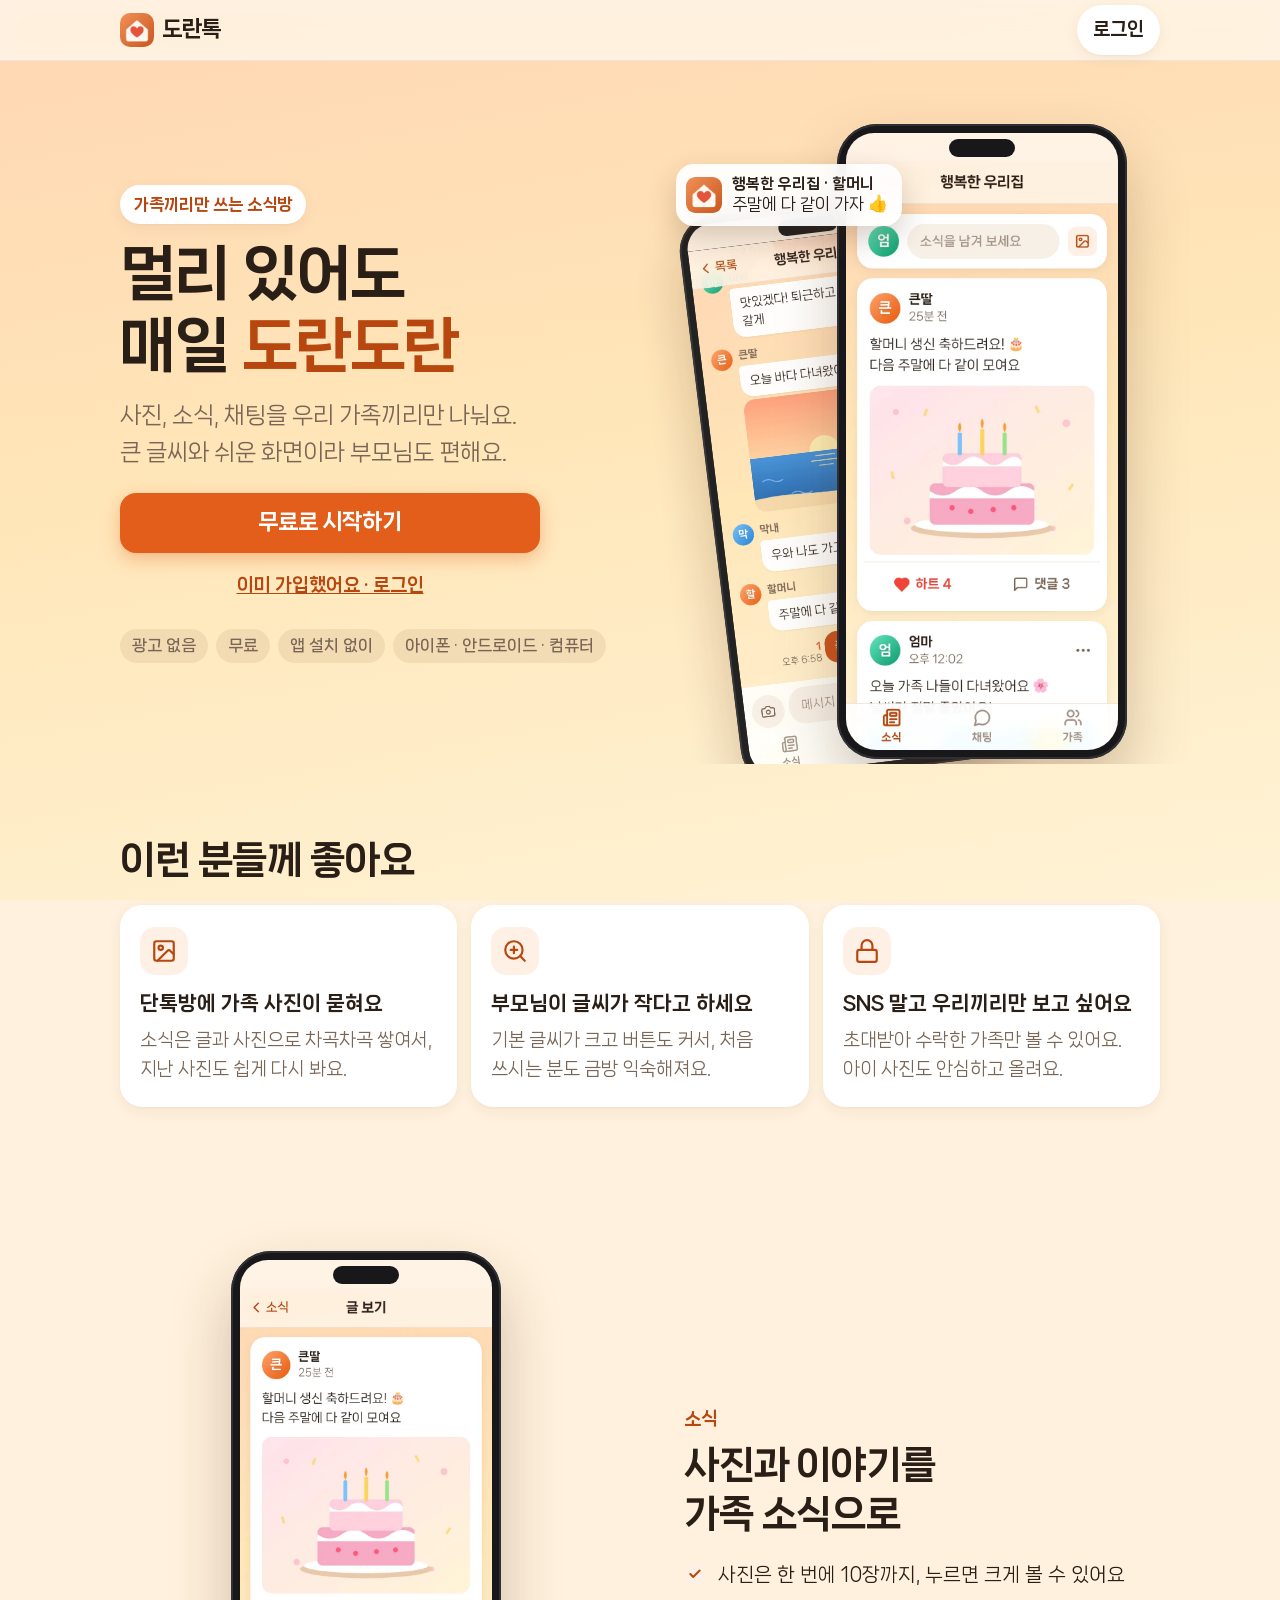
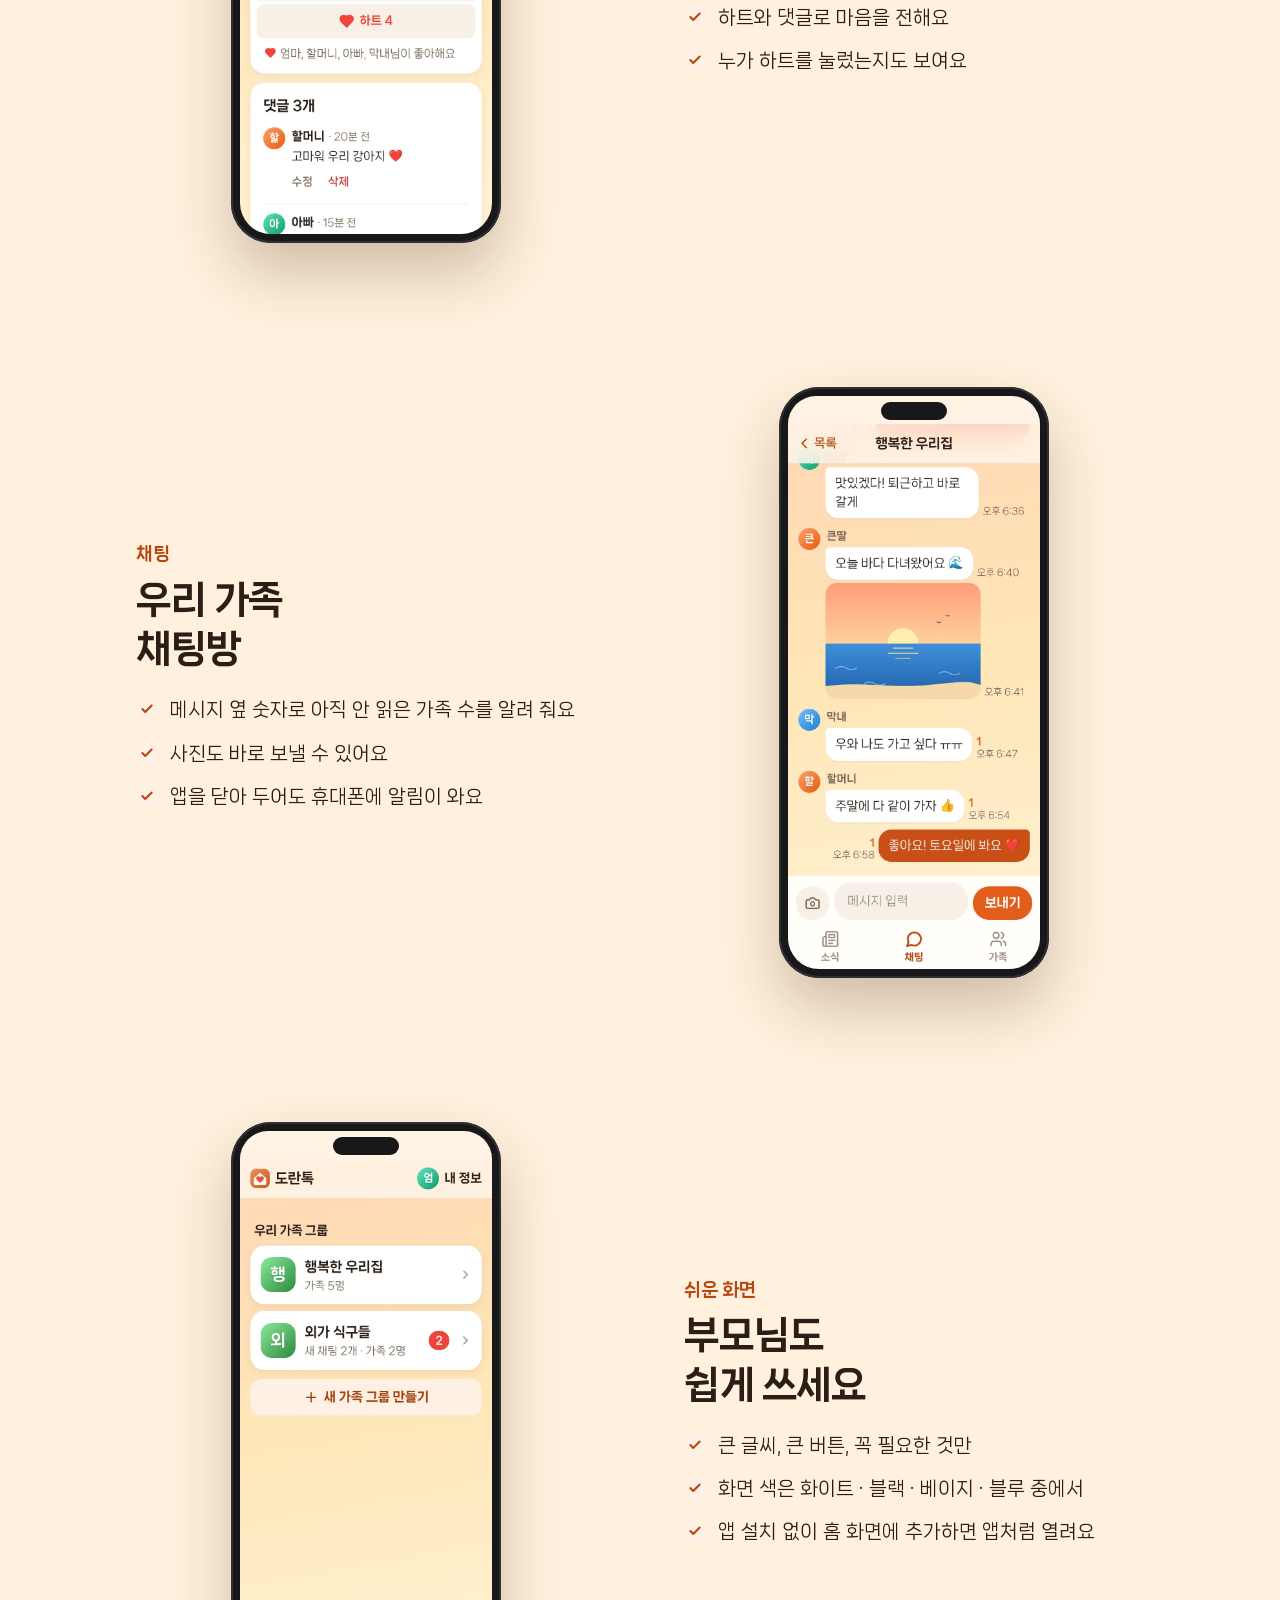
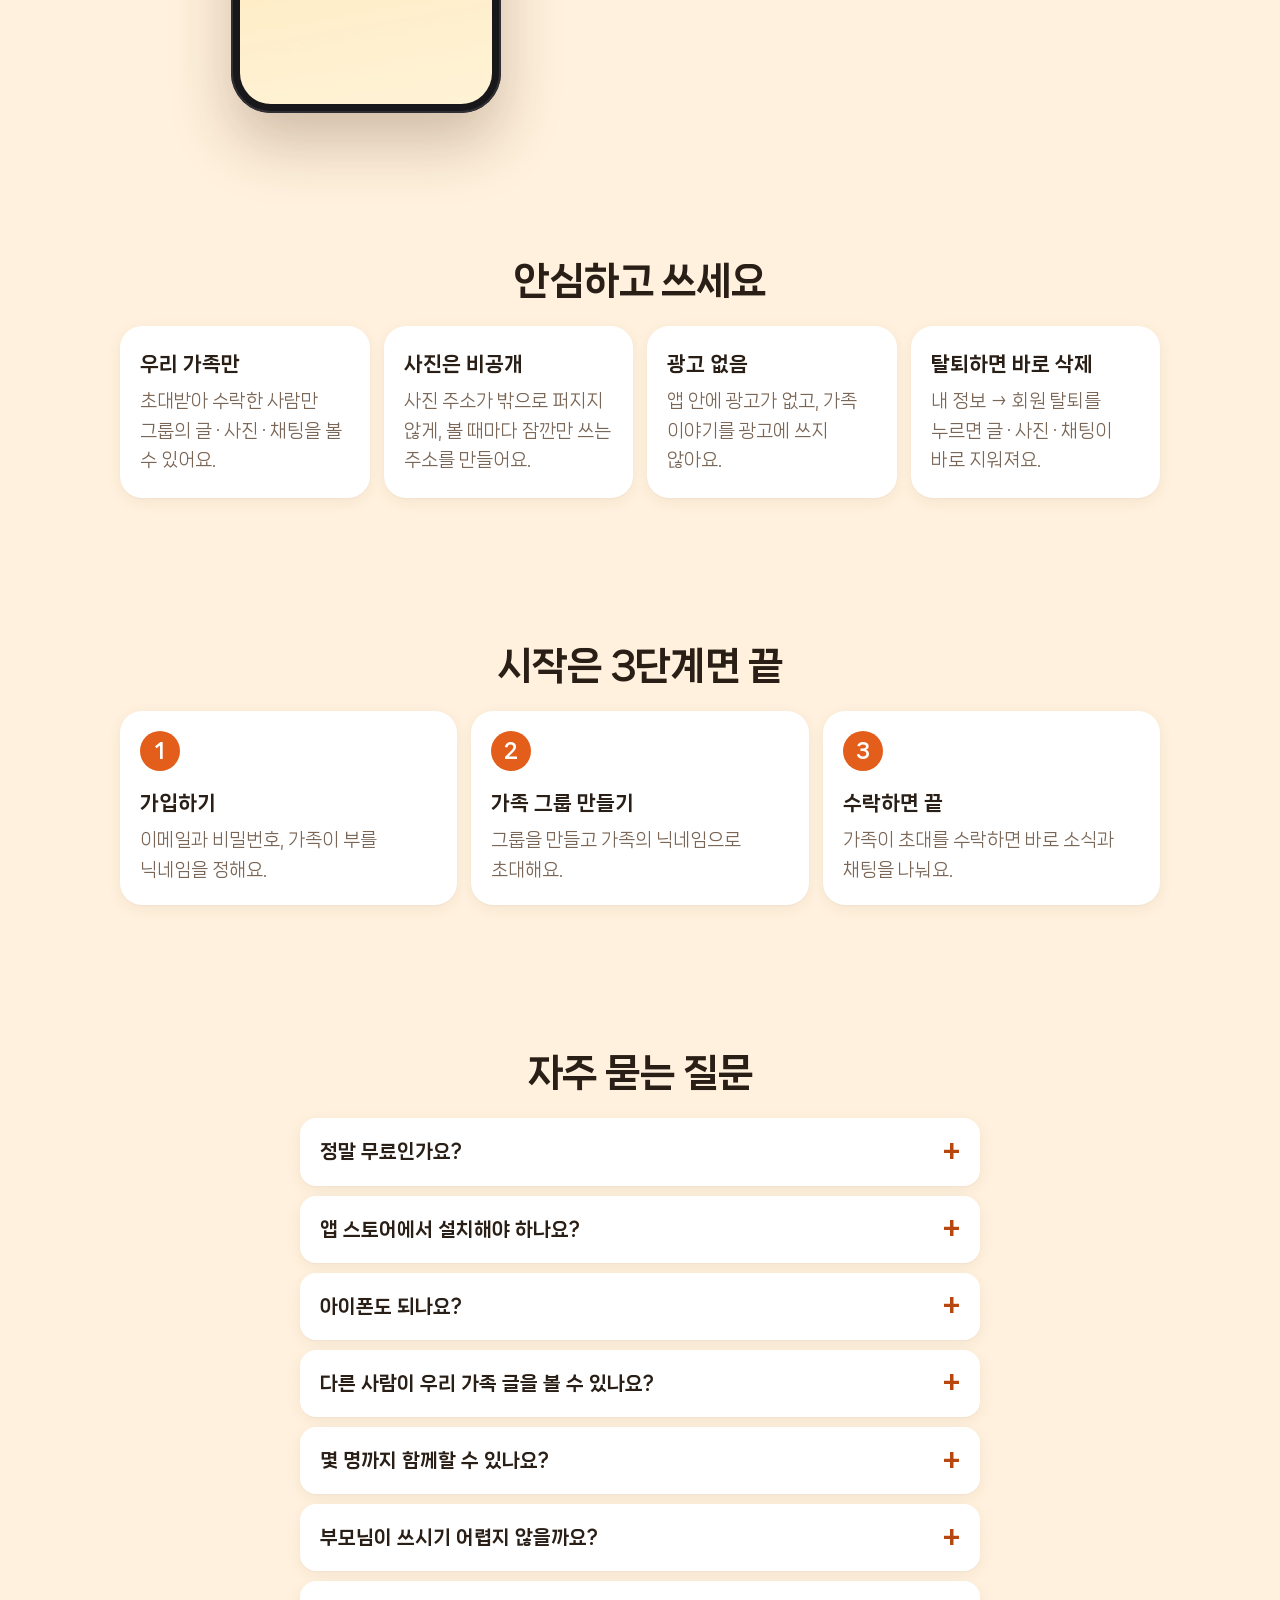
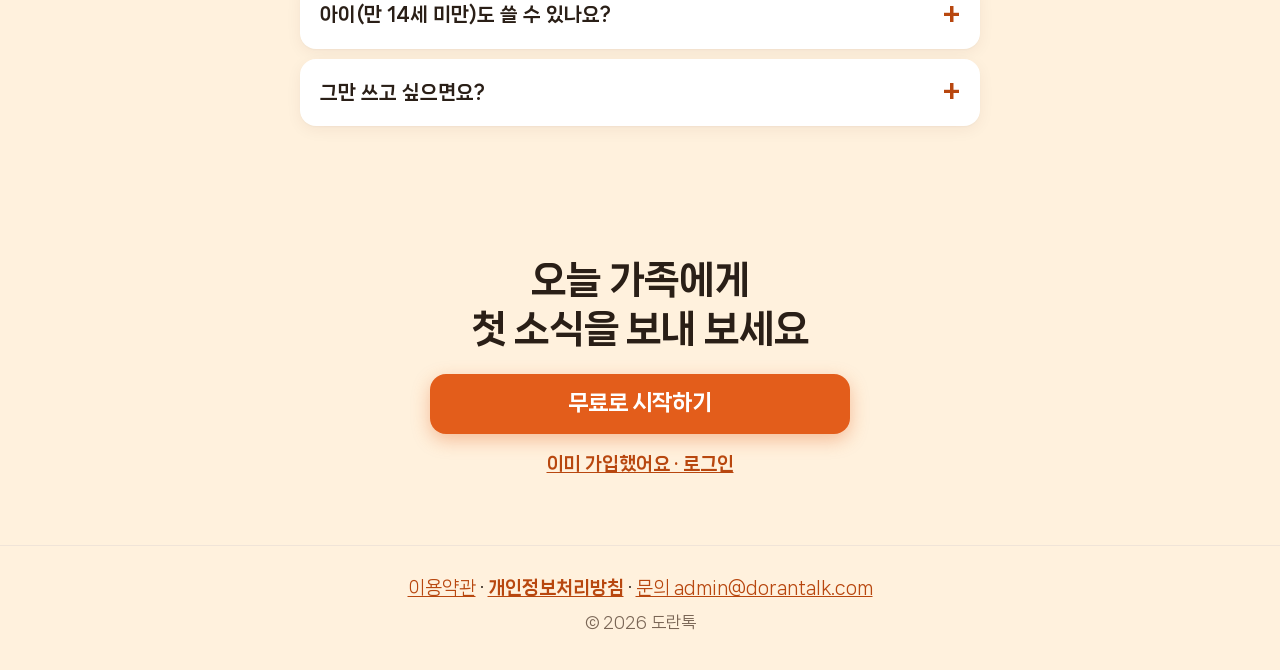
==== commit df600700: "11단계: 만 14세 미만 자녀도 보호자 동의로 가입 (DB 버전 8) - 보호자: 내 정보 → 자녀 계정 → 동의 내용 체크 + 비밀번호 재확인 → 자녀 가입 링크(7일 · 한 " ====
--- a/welcome.html
+++ b/welcome.html
@@ -171,6 +171,7 @@
           <details><summary>다른 사람이 우리 가족 글을 볼 수 있나요?</summary><p>아니요. 가족 그룹에 초대받아 수락한 사람만 그 그룹의 글 · 사진 · 채팅을 볼 수 있어요. 로그인하지 않은 사람이나 다른 그룹 사람은 볼 수 없어요.</p></details>
           <details><summary>몇 명까지 함께할 수 있나요?</summary><p>한 그룹에 50명까지 함께할 수 있어요. 우리 집, 외가, 친가처럼 그룹을 여러 개 만들 수도 있어요.</p></details>
           <details><summary>부모님이 쓰시기 어렵지 않을까요?</summary><p>글씨와 버튼을 크게 만들었고, 앱 안의 "사용 방법"에 하나씩 순서대로 설명해 두었어요. 가족에게 가입 링크를 보내는 버튼도 있어요.</p></details>
+          <details><summary>아이(만 14세 미만)도 쓸 수 있나요?</summary><p>네, 보호자(부모님)가 동의하면 돼요. 보호자가 먼저 가입한 뒤 내 정보 → 자녀 계정에서 동의하고 가입 링크를 만들어 아이에게 보내 주세요. 아이는 보호자가 있는 가족 그룹에만 초대받을 수 있어요.</p></details>
           <details><summary>그만 쓰고 싶으면요?</summary><p>내 정보 → 회원 탈퇴를 누르면 내 계정과 글 · 사진 · 채팅이 바로 지워져요.</p></details>
         </div>
       </div>
--- a/css/style.css
+++ b/css/style.css
@@ -1438,6 +1438,39 @@
 .profile-card { display: flex; align-items: center; gap: 16px; }
 .profile-card .muted { margin: 0; font-size: 0.95rem; }
 .app-version { color: var(--muted); font-size: 0.85rem; text-align: center; margin: 18px 0 4px; }
+.guardian-line {
+  display: flex; align-items: center; gap: 6px;
+  margin: 6px 0 0; color: var(--ok); font-size: 0.92rem; font-weight: 700;
+}
+.guardian-line svg { flex: none; }
+
+/* ---------- 자녀 계정 (만 14세 미만 · 보호자 동의) ---------- */
+.child-row {
+  display: flex; align-items: center; gap: 12px;
+  padding: 10px 6px;
+}
+.child-row + .child-row { border-top: 1px solid var(--line); }
+.child-info { flex: 1; min-width: 0; }
+.child-info p { margin: 0; }
+.child-name { font-weight: 800; font-size: 1.08rem; overflow-wrap: anywhere; }
+.child-actions { display: flex; gap: 6px; flex-wrap: wrap; justify-content: flex-end; }
+.child-row > .btn, .child-actions .btn { flex: none; }
+.child-empty { margin: 10px 8px; }
+.link-input { font-size: 0.95rem; text-align: center; }
+.guardian-ok { display: flex; align-items: center; gap: 14px; }
+.guardian-ok p { margin: 0; }
+.guardian-ok-title { font-weight: 800; font-size: 1.1rem; margin-bottom: 2px !important; }
+.consent-hint {
+  margin: 10px 0 0; padding: 12px 14px;
+  border-radius: var(--radius-sm);
+  background: var(--fill); color: var(--muted); font-size: 0.92rem;
+}
+.consent-hint strong { color: var(--text); }
+@media (max-width: 360px) {
+  .child-row { flex-wrap: wrap; }
+  .child-actions { width: 100%; justify-content: stretch; }
+  .child-actions .btn { flex: 1; }
+}
 
 /* =====================================================================
    약관 · 개인정보처리방침
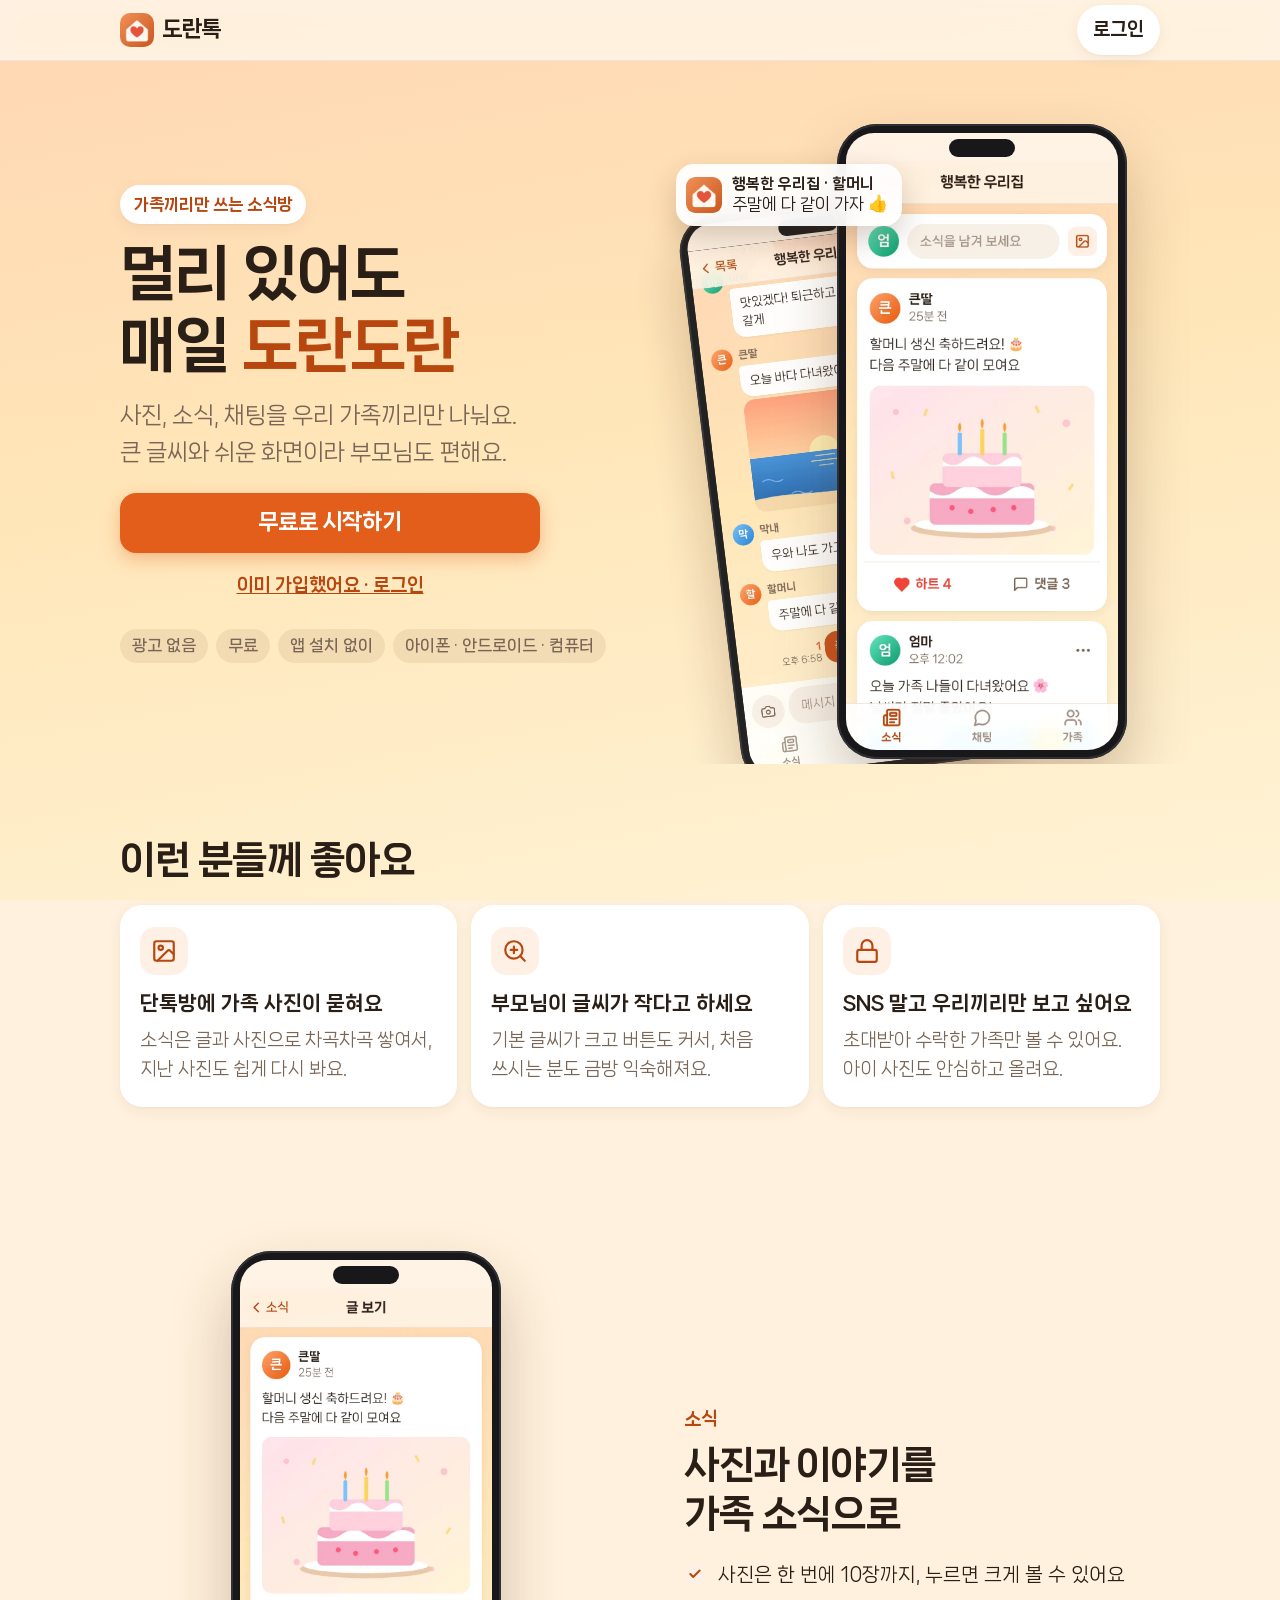
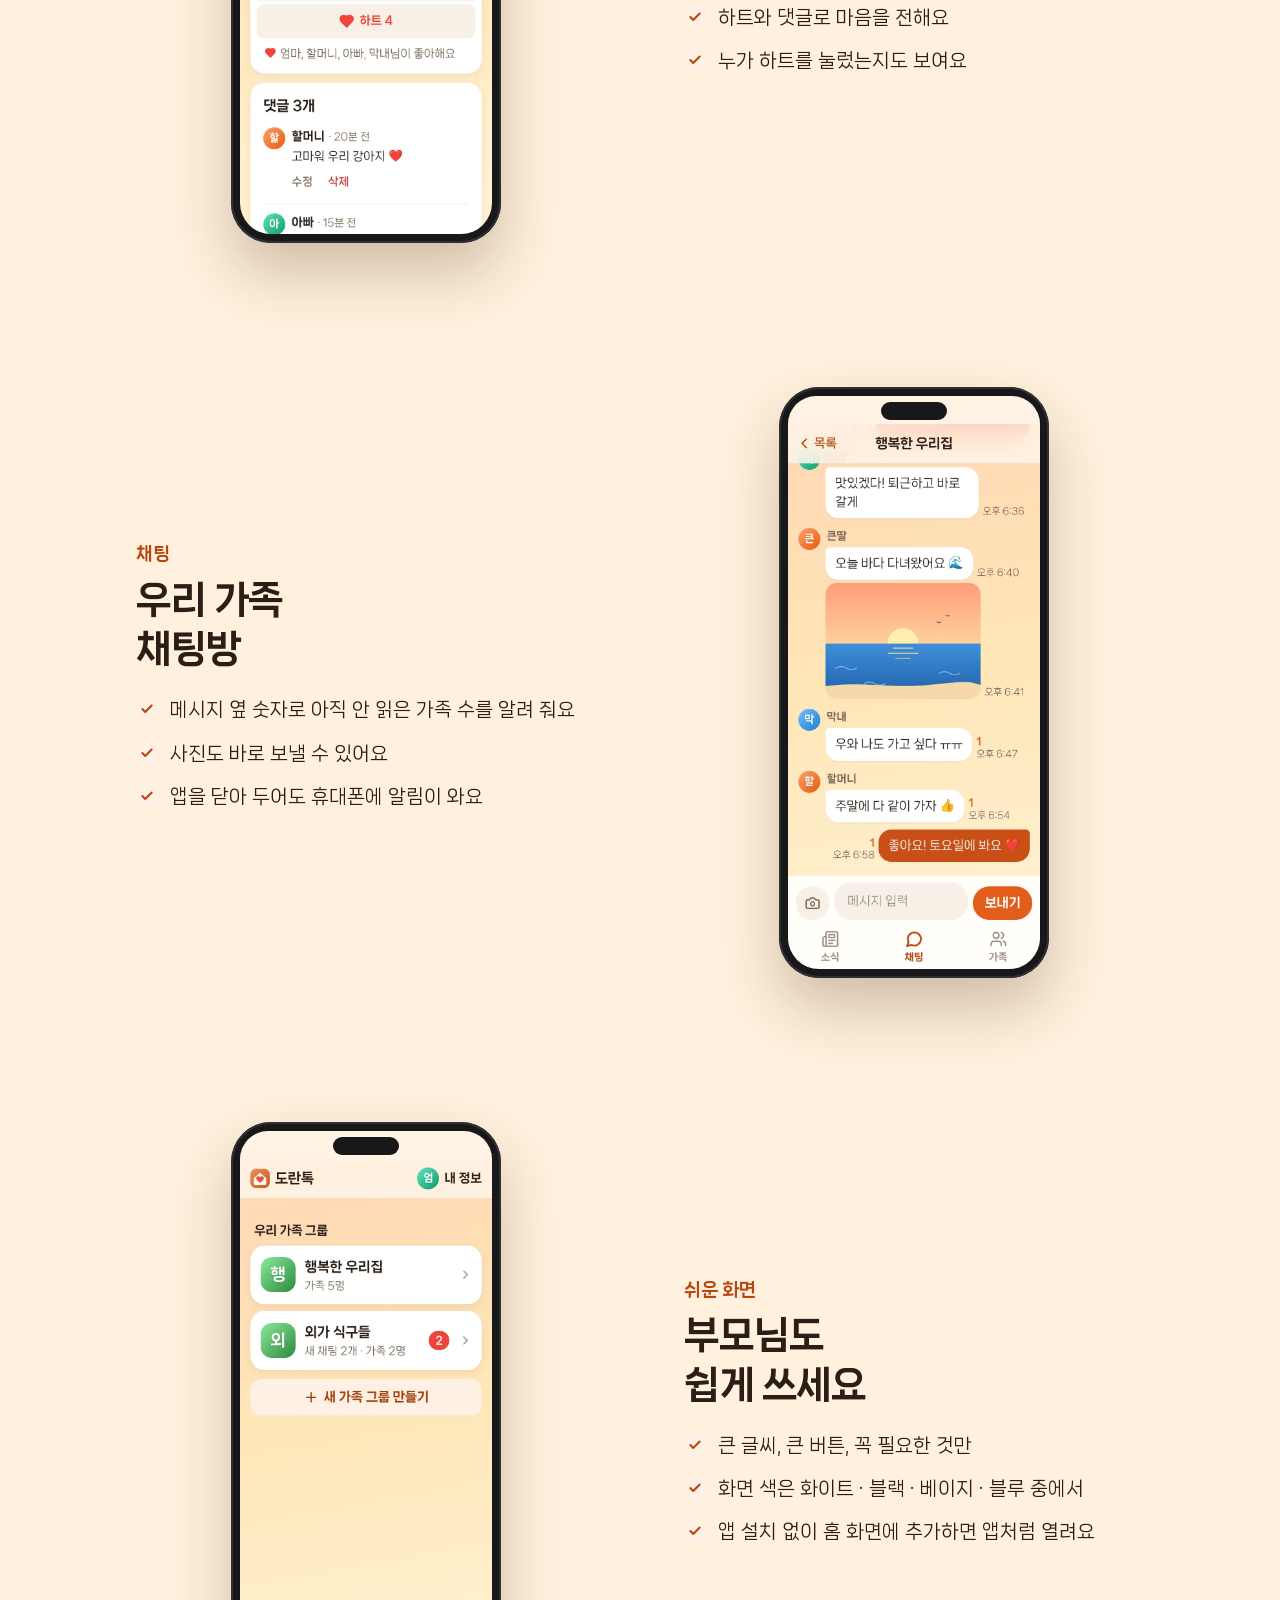
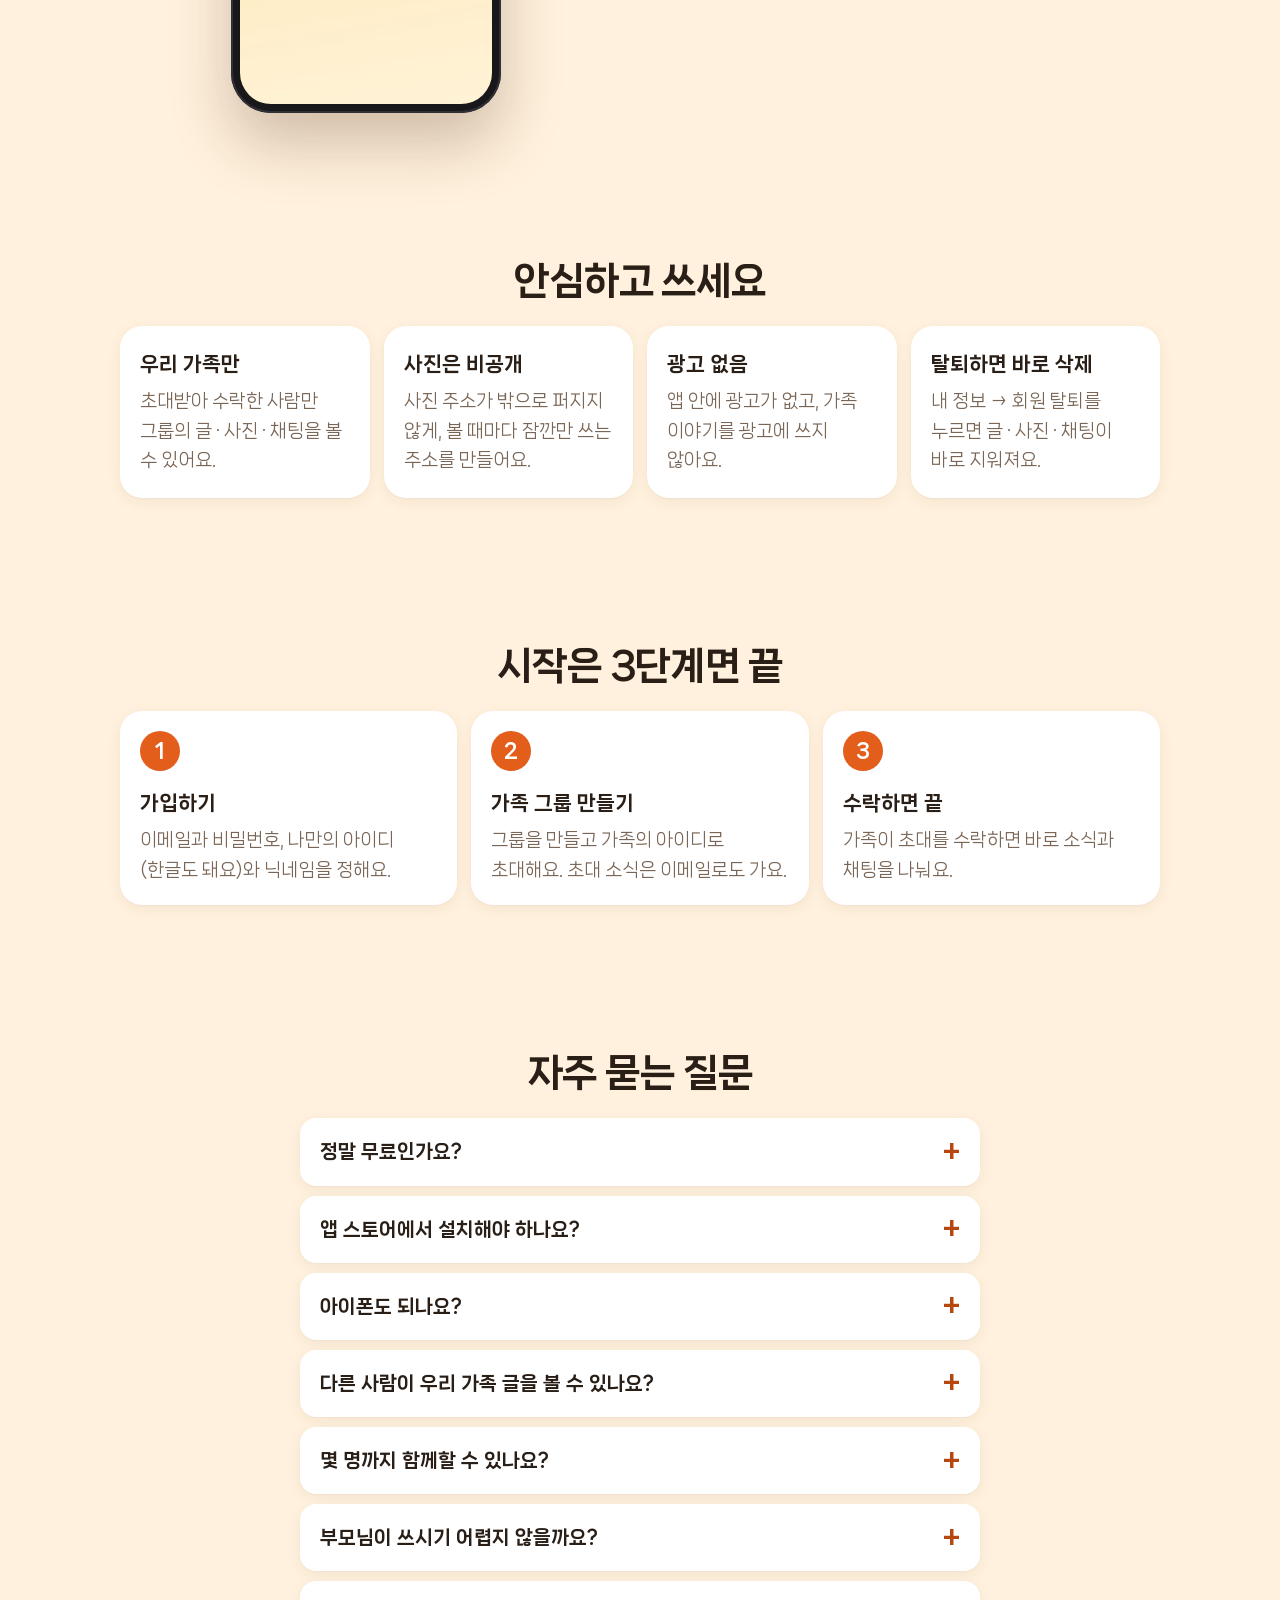
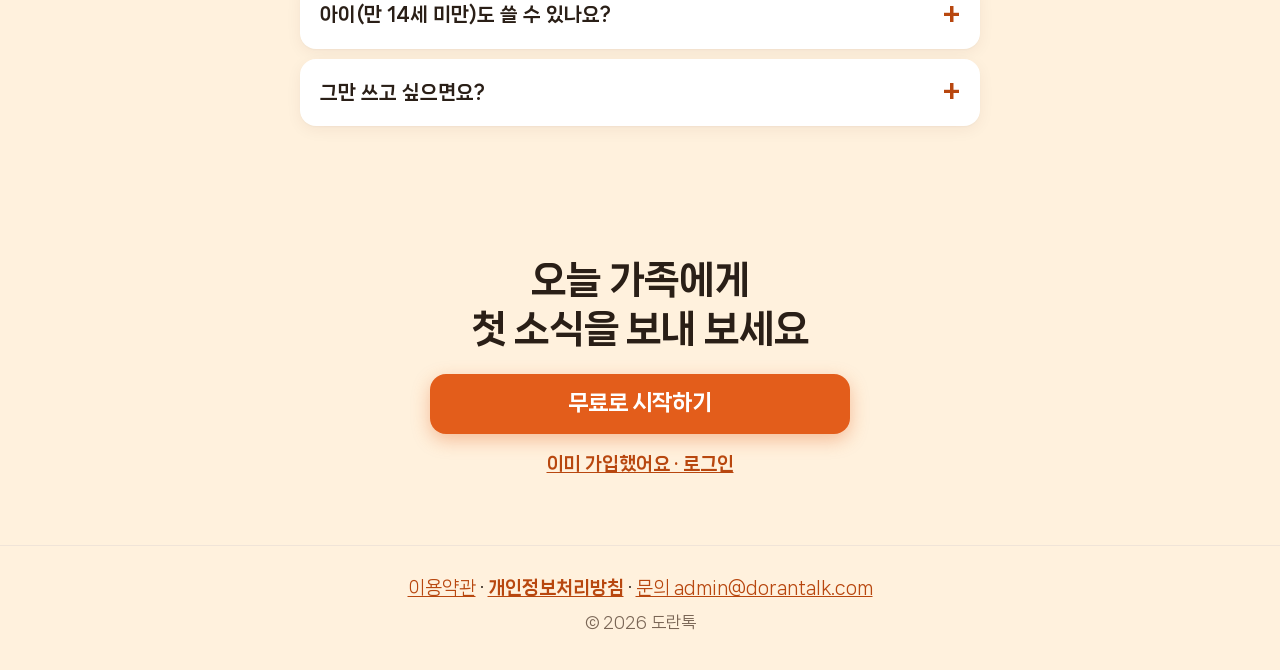
==== commit bbd7c35e: "12단계: 아이디 · 아이디로 초대 + 초대 메일 · 자녀 그룹 승인 · "가족 그룹"→"그룹" (DB 버전 9) - 아이디(handle): 전체에서 하나뿐(대소문자 무시), 한글" ====
--- a/welcome.html
+++ b/welcome.html
@@ -153,8 +153,8 @@
       <div class="lp-wrap">
         <h2 class="lp-h2 lp-center">시작은 3단계면 끝</h2>
         <ol class="lp-steps">
-          <li><span class="lp-step-num">1</span><div><p class="lp-card-title">가입하기</p><p>이메일과 비밀번호, 가족이 부를 닉네임을 정해요.</p></div></li>
-          <li><span class="lp-step-num">2</span><div><p class="lp-card-title">가족 그룹 만들기</p><p>그룹을 만들고 가족의 닉네임으로 초대해요.</p></div></li>
+          <li><span class="lp-step-num">1</span><div><p class="lp-card-title">가입하기</p><p>이메일과 비밀번호, 나만의 아이디(한글도 돼요)와 닉네임을 정해요.</p></div></li>
+          <li><span class="lp-step-num">2</span><div><p class="lp-card-title">가족 그룹 만들기</p><p>그룹을 만들고 가족의 아이디로 초대해요. 초대 소식은 이메일로도 가요.</p></div></li>
           <li><span class="lp-step-num">3</span><div><p class="lp-card-title">수락하면 끝</p><p>가족이 초대를 수락하면 바로 소식과 채팅을 나눠요.</p></div></li>
         </ol>
       </div>
--- a/css/style.css
+++ b/css/style.css
@@ -454,6 +454,7 @@
 .form-msg.error { background: var(--danger-soft); color: var(--danger); }
 .form-msg.success { background: var(--ok-soft); color: var(--ok); }
 .form-msg.info { background: var(--fill); color: var(--muted); }
+.note-box { margin: 12px 0; padding: 12px 14px; border-radius: var(--radius-sm); background: var(--fill); color: var(--muted); font-size: 0.95rem; }
 
 .nick-status { margin: 8px 2px 0; font-weight: 800; font-size: 0.95rem; min-height: 0; }
 .nick-status:empty { display: none; }
@@ -884,6 +885,7 @@
 .person:last-child { padding-bottom: 0; }
 .person-text { flex: 1; min-width: 0; }
 .person-name { margin: 0; font-weight: 800; display: flex; flex-wrap: wrap; align-items: center; gap: 6px; }
+.person-handle { font-weight: 600; font-size: 0.9rem; color: var(--muted); overflow-wrap: anywhere; }
 .badge {
   display: inline-block;
   font-size: 0.78rem;
@@ -1438,6 +1440,11 @@
 .profile-card { display: flex; align-items: center; gap: 16px; }
 .profile-card .muted { margin: 0; font-size: 0.95rem; }
 .app-version { color: var(--muted); font-size: 0.85rem; text-align: center; margin: 18px 0 4px; }
+.my-handle { margin: 2px 0 0; font-weight: 700; color: var(--accent-text); overflow-wrap: anywhere; }
+.request-card { display: flex; align-items: center; gap: 14px; color: inherit; text-decoration: none; }
+.request-text { flex: 1; min-width: 0; }
+.request-text p { margin: 0; }
+.request-title { font-weight: 800; font-size: 1.08rem; }
 .guardian-line {
   display: flex; align-items: center; gap: 6px;
   margin: 6px 0 0; color: var(--ok); font-size: 0.92rem; font-weight: 700;
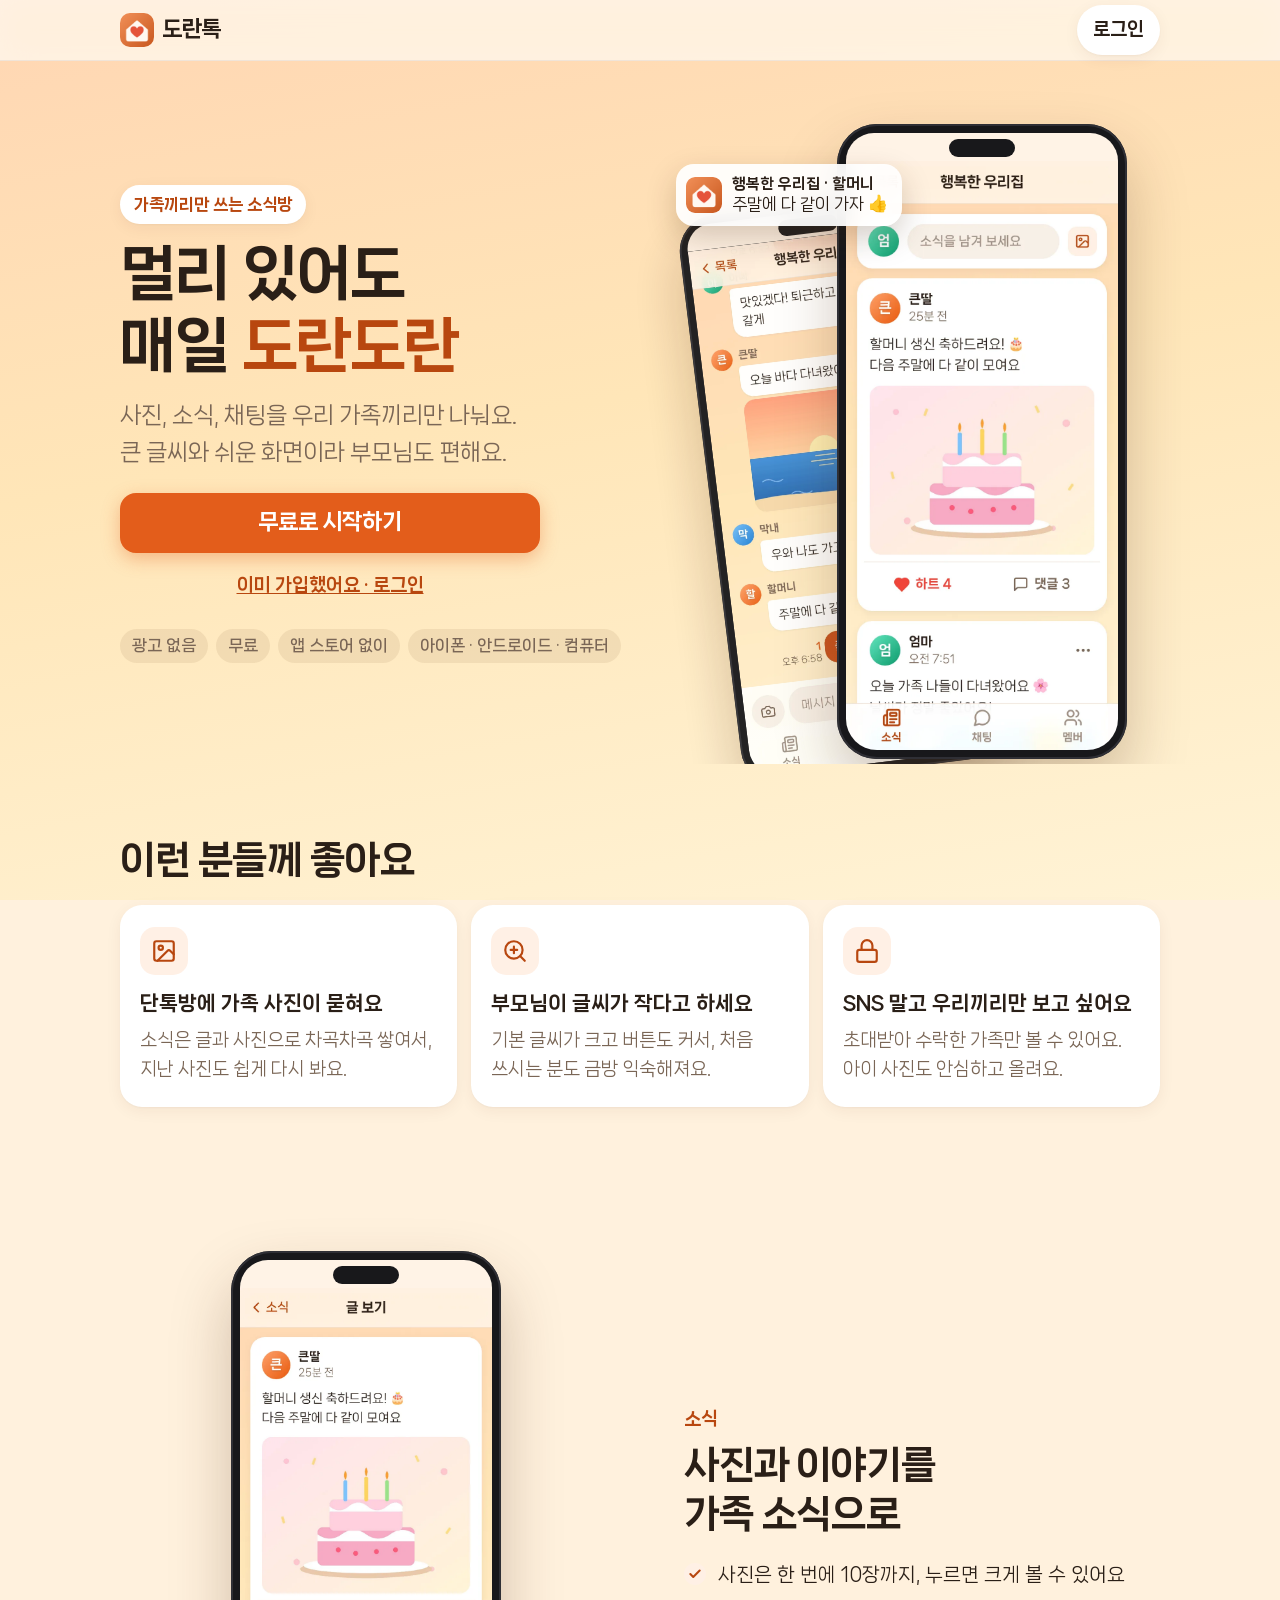
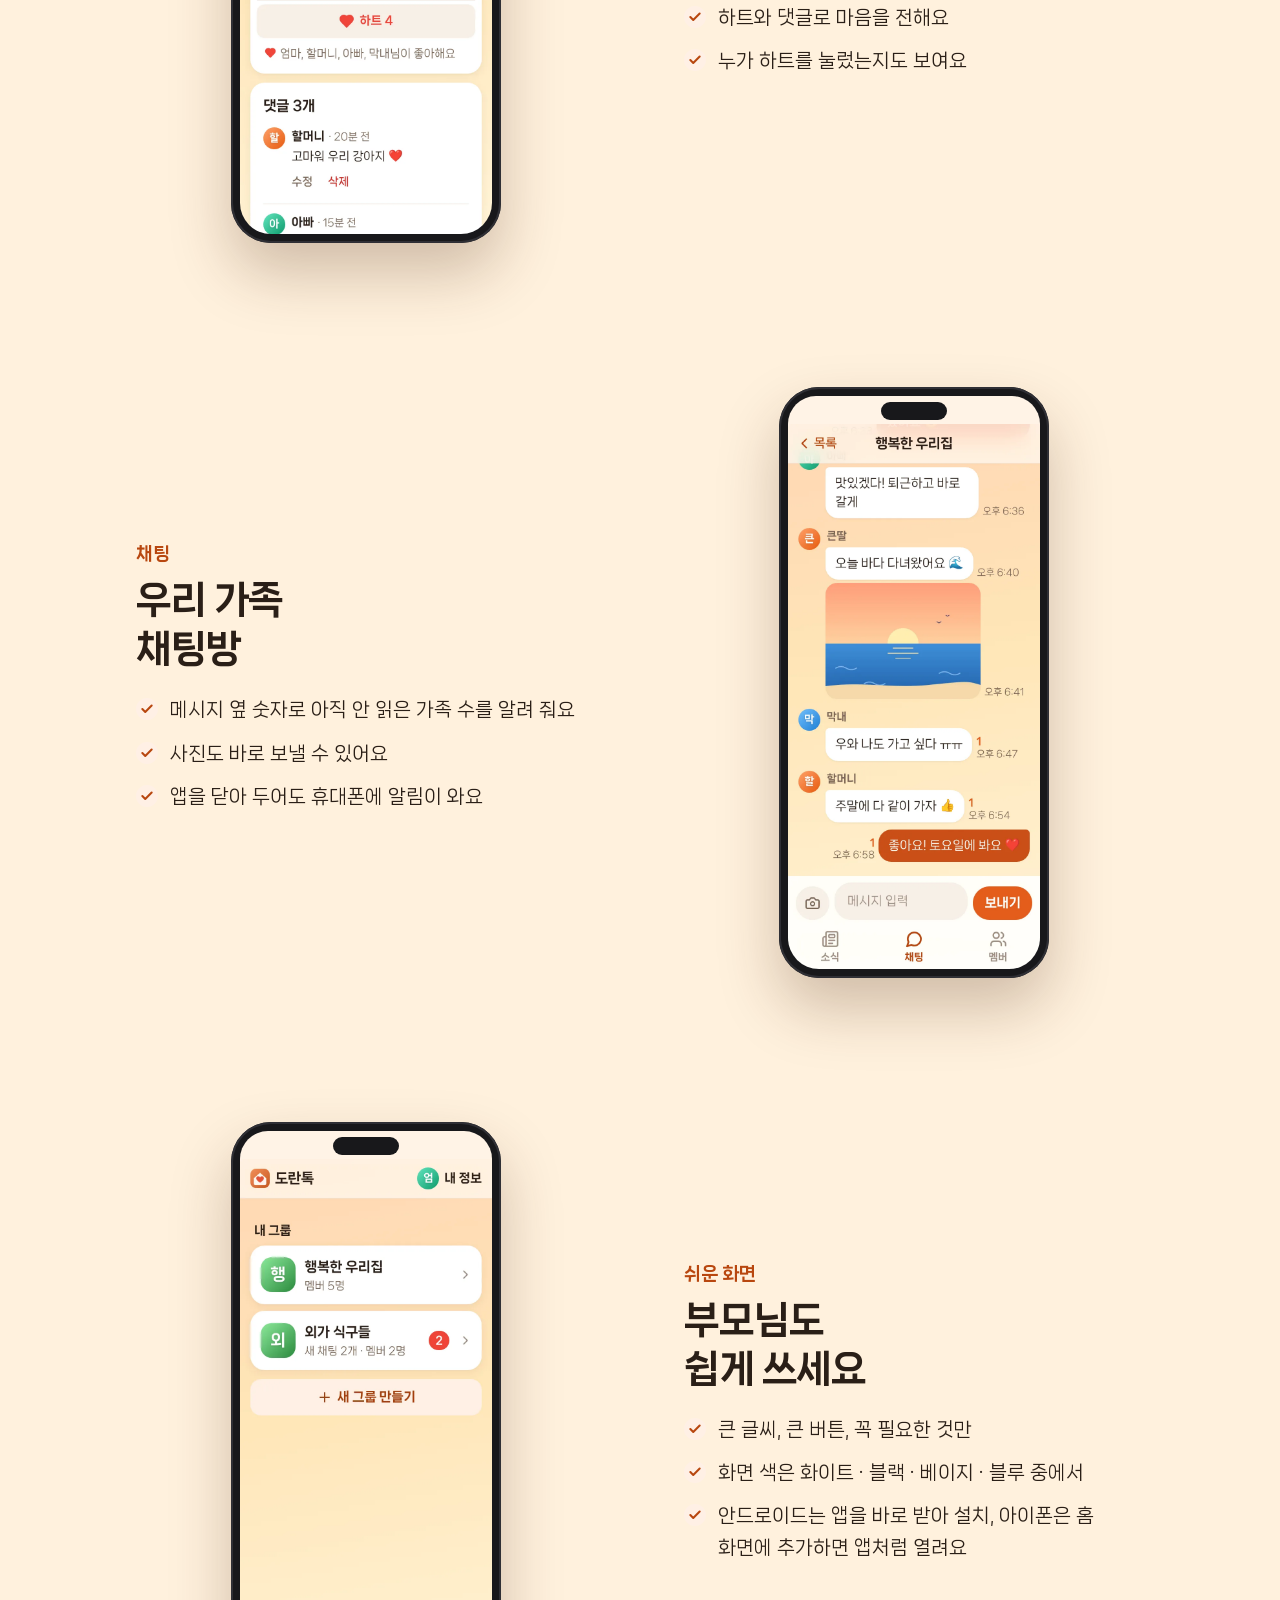
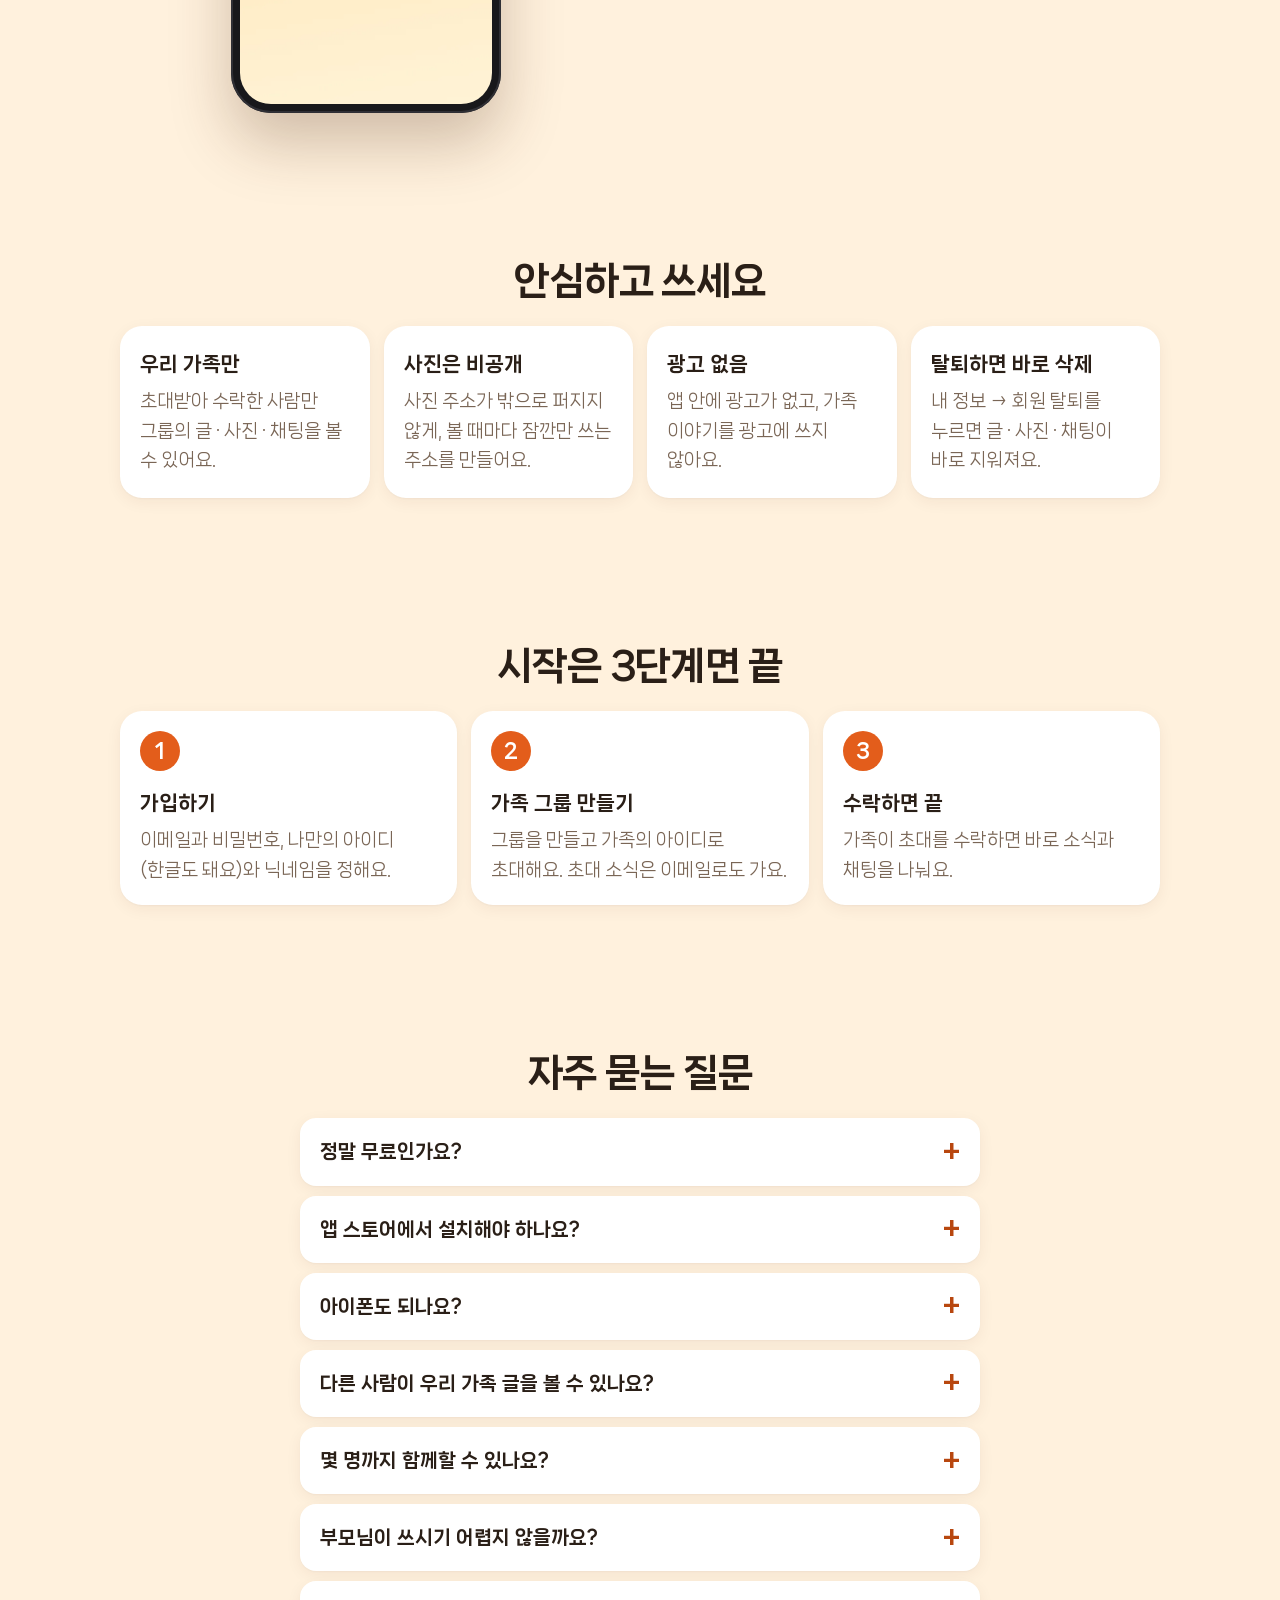
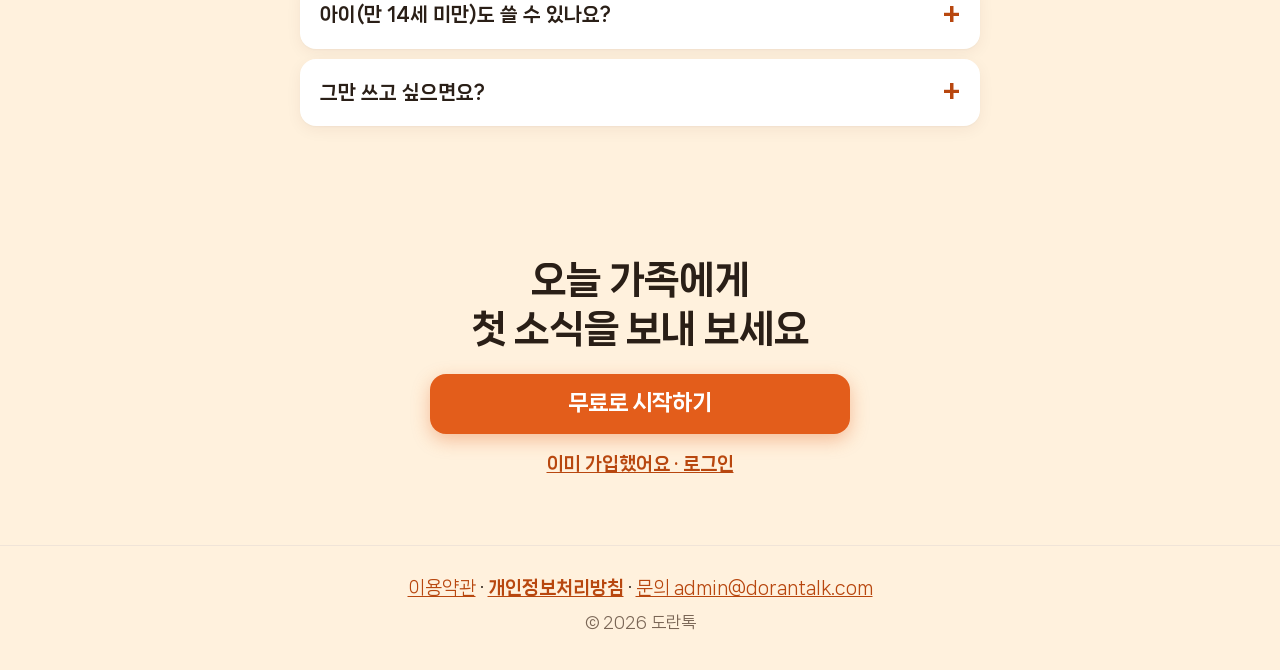
==== commit 11d020f5: "사용 방법에서 안드로이드 앱(APK) 받기 - download/dorantalk.apk: 업로드 키로 서명한 안드로이드 앱 (알림이 위에 팝업으로) - 사용 방법 '앱 설치하기':" ====
--- a/welcome.html
+++ b/welcome.html
@@ -51,7 +51,7 @@
             <a class="lp-sub-link" href="/#/login" data-hide-in>이미 가입했어요 · 로그인</a>
           </div>
           <ul class="lp-badges" aria-label="특징">
-            <li>광고 없음</li><li>무료</li><li>앱 설치 없이</li><li>아이폰 · 안드로이드 · 컴퓨터</li>
+            <li>광고 없음</li><li>무료</li><li>앱 스토어 없이</li><li>아이폰 · 안드로이드 · 컴퓨터</li>
           </ul>
         </div>
         <div class="lp-phones" aria-hidden="true">
@@ -129,7 +129,7 @@
           <ul class="lp-list">
             <li>큰 글씨, 큰 버튼, 꼭 필요한 것만</li>
             <li>화면 색은 화이트 · 블랙 · 베이지 · 블루 중에서</li>
-            <li>앱 설치 없이 홈 화면에 추가하면 앱처럼 열려요</li>
+            <li>안드로이드는 앱을 바로 받아 설치, 아이폰은 홈 화면에 추가하면 앱처럼 열려요</li>
           </ul>
         </div>
       </div>
@@ -166,7 +166,7 @@
         <h2 class="lp-h2 lp-center">자주 묻는 질문</h2>
         <div class="lp-faq">
           <details><summary>정말 무료인가요?</summary><p>네, 지금은 모든 기능을 무료로 쓸 수 있어요. 앱 안에 광고도 없어요.</p></details>
-          <details><summary>앱 스토어에서 설치해야 하나요?</summary><p>설치하지 않아도 돼요. dorantalk.com 에 들어와서 "홈 화면에 추가"를 누르면 앱처럼 아이콘이 생기고, 알림도 받을 수 있어요.</p></details>
+          <details><summary>앱 스토어에서 설치해야 하나요?</summary><p>아니요. 안드로이드는 dorantalk.com 의 <a href="/#/help">사용 방법</a>에서 "안드로이드 앱 받기"를 누르면 바로 설치할 수 있어요. 알림이 카카오톡처럼 위에 팝업으로 떠요. 아이폰은 사파리에서 "홈 화면에 추가"를 하면 돼요.</p></details>
           <details><summary>아이폰도 되나요?</summary><p>네. 사파리에서 공유 버튼 → "홈 화면에 추가"를 하면 돼요. 알림은 홈 화면에 추가한 앱에서 받을 수 있어요 (iOS 16.4 이상).</p></details>
           <details><summary>다른 사람이 우리 가족 글을 볼 수 있나요?</summary><p>아니요. 가족 그룹에 초대받아 수락한 사람만 그 그룹의 글 · 사진 · 채팅을 볼 수 있어요. 로그인하지 않은 사람이나 다른 그룹 사람은 볼 수 없어요.</p></details>
           <details><summary>몇 명까지 함께할 수 있나요?</summary><p>한 그룹에 50명까지 함께할 수 있어요. 우리 집, 외가, 친가처럼 그룹을 여러 개 만들 수도 있어요.</p></details>
--- a/css/style.css
+++ b/css/style.css
@@ -454,6 +454,15 @@
 .form-msg.error { background: var(--danger-soft); color: var(--danger); }
 .form-msg.success { background: var(--ok-soft); color: var(--ok); }
 .form-msg.info { background: var(--fill); color: var(--muted); }
+/* 접었다 펴는 도움말 (예: 알림 팝업 켜는 법) */
+.tip-box { margin: 14px 0 0; border-radius: var(--radius-sm); background: var(--fill); }
+.tip-box summary { cursor: pointer; list-style: none; padding: 12px 40px 12px 14px; font-weight: 800; position: relative; }
+.tip-box summary::-webkit-details-marker { display: none; }
+.tip-box summary::after { content: '+'; position: absolute; right: 14px; top: 50%; transform: translateY(-50%); font-size: 1.3rem; color: var(--accent-text); }
+.tip-box[open] summary::after { content: '−'; }
+.tip-box > :not(summary) { margin-left: 14px; margin-right: 14px; }
+.tip-box > :last-child { padding-bottom: 14px; margin-bottom: 0; }
+.tip-box h3 { margin-top: 12px; }
 .note-box { margin: 12px 0; padding: 12px 14px; border-radius: var(--radius-sm); background: var(--fill); color: var(--muted); font-size: 0.95rem; }
 
 .nick-status { margin: 8px 2px 0; font-weight: 800; font-size: 0.95rem; min-height: 0; }
